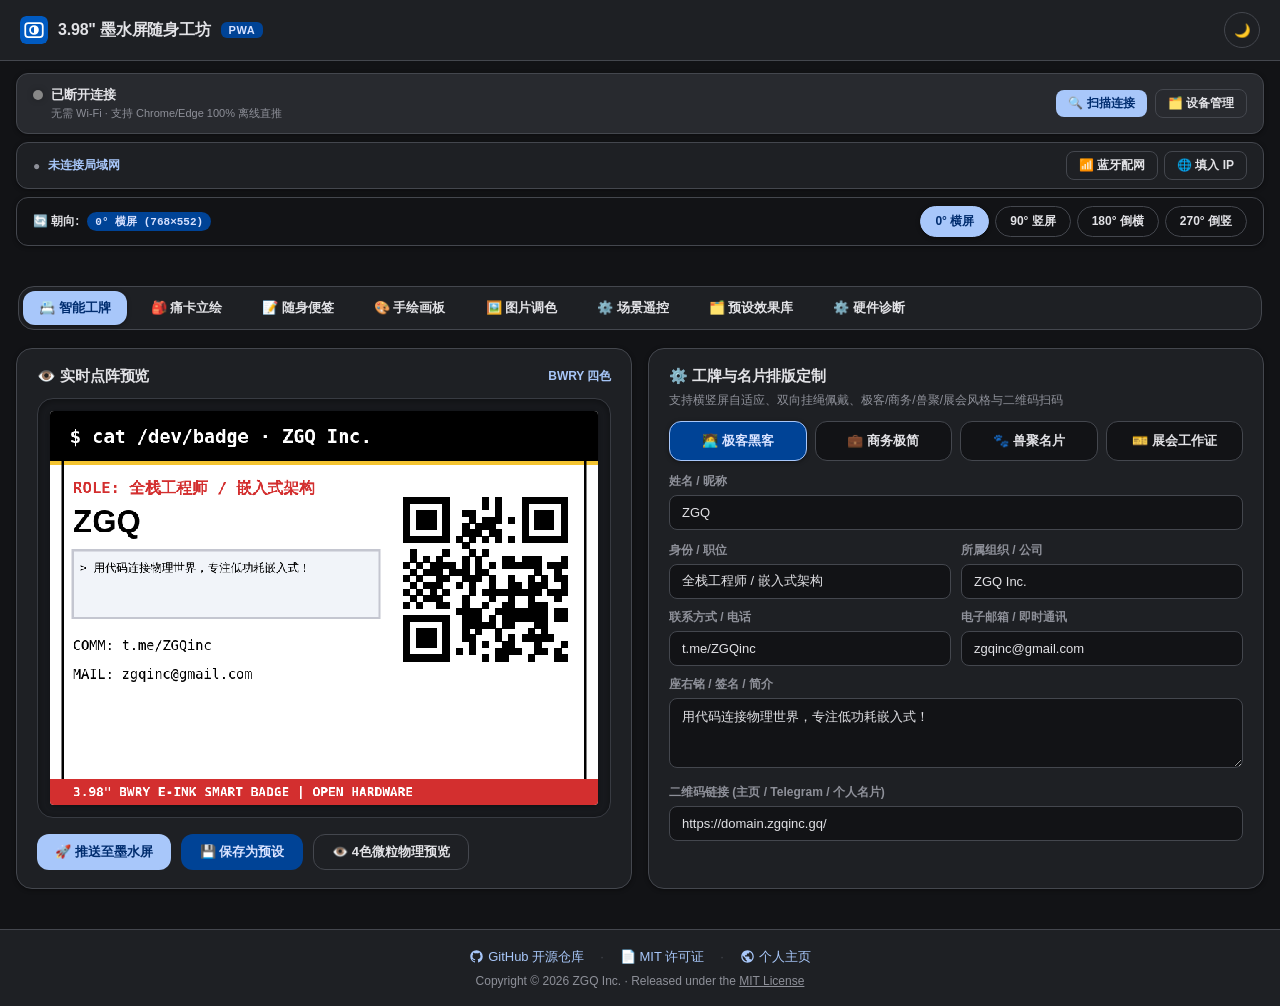
==== cf_pages/index.html @ 21ecb7e8 "feat(itabag): 深度支持二次元与OC角色立绘，增强画布手势平移缩放交互与满幅纯享立牌展示" ====
<!DOCTYPE html>
<html lang="zh-CN" data-theme="dark">
<head>
  <meta charset="utf-8">
  <meta name="viewport" content="width=device-width, initial-scale=1.0, maximum-scale=1.0, user-scalable=no, viewport-fit=cover">
  <title>3.98" 墨水屏随身工坊 · Open E-Badge & Ita-Bag</title>
  <link rel="manifest" href="./manifest.json">
  <link rel="icon" type="image/svg+xml" href="./icon-192.svg">
  <meta name="theme-color" content="#121316">
  <meta name="apple-mobile-web-app-capable" content="yes">
  <meta name="apple-mobile-web-app-status-bar-style" content="default">
  <meta name="apple-mobile-web-app-title" content="墨水屏工坊">
  <meta name="description" content="专为 3.98 英寸四色墨水屏打造的蓝牙与局域网双模独立控制端 PWA。">

  <!-- Modular Stylesheets (Material Web 3.0 Tokens) -->
  <link rel="stylesheet" href="./css/theme.css?v=2.5">
  <link rel="stylesheet" href="./css/layout.css?v=2.5">
  <link rel="stylesheet" href="./css/components.css?v=2.5">
  <link rel="stylesheet" href="./css/studios.css?v=2.5">
</head>
<body>

  <!-- App Header -->
  <header>
    <div class="brand">
      <img src="./icon-192.svg" alt="Logo" width="28" height="28" style="border-radius:6px;">
      <span>3.98" 墨水屏随身工坊</span>
      <span class="brand-badge">PWA</span>
    </div>
    <div class="header-right">
      <button class="icon-btn" id="themeToggleBtn" title="切换暗黑/亮色主题">🌙</button>
    </div>
  </header>

  <!-- 1. Top Status Bar: Bluetooth WebBLE Connectivity Card -->
  <div class="conn-banner">
    <div class="conn-left">
      <div class="conn-title-row">
        <span class="conn-status-dot" id="bleStatusDot"></span>
        <strong id="bleStatusText">已断开连接</strong>
      </div>
      <div class="conn-subtext" id="bleSubText">
        无需 Wi-Fi · 支持 Chrome/Edge 100% 离线直推
      </div>
    </div>
    <div class="conn-right">
      <button class="m3-btn small" id="bleConnectBtn">🔍 扫描连接</button>
      <button class="m3-btn small outlined" id="btnDevManage" title="记忆设备管理">🗂️ 设备管理</button>
    </div>
  </div>

  <!-- 2. LAN Connection & Air Provisioning Bar -->
  <div class="network-sub-bar">
    <div class="network-sub-left">
      <span>●</span>
      <span id="netLanStatus" class="lan-ip-badge">未连接局域网</span>
      <a href="#" target="_blank" rel="noopener noreferrer" id="lanConsoleLink" class="lan-console-link" style="display: none;">[打开控制台]</a>
    </div>
    <div class="network-sub-right">
      <button class="m3-btn small outlined" id="btnAirProv">📶 蓝牙配网</button>
      <button class="m3-btn small outlined" id="btnLanIp">🌐 填入 IP</button>
    </div>
  </div>

  <!-- 3. 4-Way Display Orientation Bar -->
  <div class="orientation-bar">
    <div class="orientation-left">
      <span>🔄 朝向:</span>
      <span id="orientationBadge" class="orientation-badge">0° 横屏 (768×552)</span>
    </div>
    <div class="orientation-chips">
      <button class="chip active" id="rot-chip-0" onclick="UI.setOrientation(0)">0° 横屏</button>
      <button class="chip" id="rot-chip-90" onclick="UI.setOrientation(90)">90° 竖屏</button>
      <button class="chip" id="rot-chip-180" onclick="UI.setOrientation(180)">180° 倒横</button>
      <button class="chip" id="rot-chip-270" onclick="UI.setOrientation(270)">270° 倒竖</button>
    </div>
  </div>

  <!-- Transmission Progress Indicator -->
  <div class="progress-bar-wrap" id="progressWrap">
    <div class="progress-bar" id="progressBar"></div>
  </div>
  <div class="transfer-msg" id="transferMsg"></div>

  <!-- Sliding Tab Navigation (Desktop Top Bar / Mobile Bottom Fixed Sliding Bar) -->
  <div class="tab-scroll-wrapper">
    <!-- Mobile Gesture Hint Tooltip -->
    <div class="tab-scroll-hint" id="tabScrollHint">
      <span>👉 左右滑动切换功能标签</span>
      <button class="hint-close">&times;</button>
    </div>

    <div class="tab-scroll-container">
      <nav class="tab-nav">
        <button class="tab-btn active" data-tab="badge">📇 智能工牌</button>
        <button class="tab-btn" data-tab="itabag">🎒 痛卡立绘</button>
        <button class="tab-btn" data-tab="memo">📝 随身便签</button>
        <button class="tab-btn" data-tab="paint">🎨 手绘画板</button>
        <button class="tab-btn" data-tab="image">🖼️ 图片调色</button>
        <button class="tab-btn" data-tab="scenes">⚙️ 场景遥控</button>
        <button class="tab-btn" data-tab="presets">🗂️ 预设效果库</button>
        <button class="tab-btn" data-tab="system">⚙️ 硬件诊断</button>
      </nav>
    </div>
  </div>

  <!-- Main Content Panes -->
  <main>

    <!-- 
     * TAB 1: 📇 智能工牌 / 随身名片
     *  -->
    <div class="tab-pane active" id="tab-badge">
      <div class="grid-2col">
        <div class="m3-card">
          <div class="card-title">
            <span>👁️ 实时点阵预览</span>
            <span style="font-size:12px; color:var(--md-sys-color-primary);">BWRY 四色</span>
          </div>
          <div class="preview-container">
            <canvas id="badgePreviewCanvas" class="preview-canvas" width="768" height="552"></canvas>
          </div>
          <div style="display:flex; gap:10px; flex-wrap:wrap;">
            <button class="m3-btn" id="badgePushBtn">🚀 推送至墨水屏</button>
            <button class="m3-btn tonal" id="badgeSavePresetBtn">💾 保存为预设</button>
            <button class="m3-btn outlined" data-dither-preview="badgePreviewCanvas">👁️ 4色微粒物理预览</button>
          </div>
        </div>

        <div class="m3-card">
          <div class="card-title">
            <span>⚙️ 工牌与名片排版定制</span>
          </div>
          <div class="card-subtitle">
            支持横竖屏自适应、双向挂绳佩戴、极客/商务/兽聚/展会风格与二维码扫码
          </div>

          <!-- 4 Style Cards -->
          <div class="badge-style-chips">
            <div class="badge-style-card active" id="chip-geek">🧑‍💻 极客黑客</div>
            <div class="badge-style-card" id="chip-business">💼 商务极简</div>
            <div class="badge-style-card" id="chip-anime">🐾 兽聚名片</div>
            <div class="badge-style-card" id="chip-staff">🎫 展会工作证</div>
          </div>

          <div class="form-group">
            <label class="form-label">姓名 / 昵称</label>
            <input type="text" id="badgeName" class="m3-input badge-input" value="ZGQ" placeholder="ZGQ">
          </div>

          <div class="grid-2col" style="gap:10px; margin-bottom:10px;">
            <div class="form-group" style="margin:0;">
              <label class="form-label">身份 / 职位</label>
              <input type="text" id="badgeRole" class="m3-input badge-input" value="全栈工程师 / 嵌入式架构" placeholder="Hardware Hacker">
            </div>
            <div class="form-group" style="margin:0;">
              <label class="form-label">所属组织 / 公司</label>
              <input type="text" id="badgeOrg" class="m3-input badge-input" value="ZGQ Inc." placeholder="ZGQ Inc.">
            </div>
          </div>

          <div class="grid-2col" style="gap:10px; margin-bottom:10px;">
            <div class="form-group" style="margin:0;">
              <label class="form-label">联系方式 / 电话</label>
              <input type="text" id="badgeContact" class="m3-input badge-input" value="t.me/ZGQinc" placeholder="t.me/ZGQinc">
            </div>
            <div class="form-group" style="margin:0;">
              <label class="form-label">电子邮箱 / 即时通讯</label>
              <input type="text" id="badgeEmail" class="m3-input badge-input" value="zgqinc@gmail.com" placeholder="zgqinc@gmail.com">
            </div>
          </div>

          <div class="form-group">
            <label class="form-label">座右铭 / 签名 / 简介</label>
            <textarea id="badgeMotto" class="m3-textarea badge-input">用代码连接物理世界，专注低功耗嵌入式！</textarea>
          </div>

          <div class="form-group">
            <label class="form-label">二维码链接 (主页 / Telegram / 个人名片)</label>
            <input type="text" id="badgeQr" class="m3-input badge-input" value="https://domain.zgqinc.gq/">
          </div>
        </div>
      </div>
    </div>

    <!-- 
     * TAB 2: 🎒 角色立绘与痛卡随身挂饰
     *  -->
    <div class="tab-pane" id="tab-itabag">
      <div class="grid-2col">
        <div class="m3-card">
          <div class="card-title image-lab-card-title">
            <span>👁️ 痛卡立绘点阵预览</span>
            <div class="canvas-zoom-toolbar" id="itaZoomToolbar">
              <button class="m3-btn small outlined" id="itaZoomInBtn" title="放大 (+15%)">➕ 放大</button>
              <button class="m3-btn small outlined" id="itaZoomOutBtn" title="缩小 (-15%)">➖ 缩小</button>
              <button class="m3-btn small outlined" id="itaResetTransformBtn" title="重置立绘居中与初始大小">↺ 居中自适应</button>
              <span id="itaZoomBadge" class="slider-val-badge" style="font-size:12px; padding:3px 8px;" title="当前缩放倍率">100%</span>
            </div>
          </div>
          <div class="itabag-preview-frame">
            <div class="itabag-bezel">
              <div class="itabag-window-glare"></div>
              <canvas id="itaPreviewCanvas" class="preview-canvas" width="768" height="552" style="cursor:grab; touch-action:none;"></canvas>
            </div>
          </div>
          <div style="display:flex; gap:10px; flex-wrap:wrap; margin-top:14px;">
            <button class="m3-btn" id="itabagPushBtn">🚀 推送至墨水屏</button>
            <button class="m3-btn tonal" id="itabagSavePresetBtn">💾 保存为预设</button>
            <button class="m3-btn outlined" data-dither-preview="itaPreviewCanvas">👁️ 4色微粒物理预览</button>
          </div>
        </div>

        <div class="m3-card">
          <div class="card-title">
            <span>🎒 角色立绘与挂饰排版定制</span>
          </div>
          <div class="card-subtitle">
            专为二次元/毛毛 OC 角色立绘、痛包与挂件随身携带设计！支持透明 PNG 立绘、画布触控拖拽平移、4色微粒物理抖动与个性题字
          </div>

          <!-- Upload Dropzone -->
          <div class="itabag-upload-zone file-drop-area">
            <span class="itabag-upload-icon">📷</span>
            <span class="itabag-upload-title">点击或拖拽上传角色立绘 / 照片</span>
            <span class="itabag-upload-desc">完美支持透明 PNG / JPG / WEBP · 点击上方画布亦可快速选图</span>
            <input type="file" id="itaUploadInput" class="itabag-file-input" accept="image/*">
          </div>

          <div class="grid-2col" style="gap:10px; margin-bottom:12px;">
            <div class="form-group" style="margin:0;">
              <label class="form-label">角色名称 (大字)</label>
              <input type="text" id="itaTitle" class="m3-input itabag-input" value="ZeroVulp">
            </div>
            <div class="form-group" style="margin:0;">
              <label class="form-label">作品 / 出处</label>
              <input type="text" id="itaSource" class="m3-input itabag-input" value="自家毛毛 OC">
            </div>
          </div>

          <div class="form-group">
            <label class="form-label">专属台词 / 个性题字</label>
            <textarea id="itaQuote" class="m3-textarea itabag-input" style="min-height:60px;">出发去兽聚！有你陪伴的每一天都是奇迹！</textarea>
          </div>

          <div class="form-group" style="margin-bottom:12px;">
            <label class="form-label">立绘缩放比例 (20% ~ 400%)</label>
            <input type="range" id="itaScaleInput" min="0.2" max="4.0" step="0.05" value="1.0">
          </div>

          <div class="grid-2col" style="gap:10px;">
            <div class="form-group" style="margin:0;">
              <label class="form-label">文字样式</label>
              <select id="itaStyleSelect" class="m3-select itabag-input">
                <option value="bubble">漫画对话气泡 (Speech Bubble)</option>
                <option value="banner">底部铭牌横幅 (Subtitle Banner)</option>
                <option value="clean">纯享角色立绘 (无台词遮挡 · 满幅全身展示)</option>
              </select>
            </div>
            <div class="form-group" style="margin:0;">
              <label class="form-label">外框装饰</label>
              <select id="itaBorderSelect" class="m3-select itabag-input">
                <option value="charm">挂饰双层边框 + 金属铆钉</option>
                <option value="stars">四角星芒护角</option>
              </select>
            </div>
          </div>
        </div>
      </div>
    </div>

    <!-- 
     * TAB 3: 📝 随身备忘 / 便签清单
     *  -->
    <div class="tab-pane" id="tab-memo">
      <div class="grid-2col">
        <div class="m3-card">
          <div class="card-title">
            <span>👁️ 便签点阵预览</span>
          </div>
          <div class="preview-container">
            <canvas id="memoPreviewCanvas" class="preview-canvas" width="768" height="552"></canvas>
          </div>
          <div style="display:flex; gap:10px; flex-wrap:wrap;">
            <button class="m3-btn" id="memoPushBtn">🚀 推送至墨水屏</button>
            <button class="m3-btn tonal" id="memoSavePresetBtn">💾 保存为预设</button>
            <button class="m3-btn outlined" data-dither-preview="memoPreviewCanvas">👁️ 4色微粒物理预览</button>
          </div>
        </div>

        <div class="m3-card">
          <div class="card-title">
            <span>📝 便签与待办清单内容</span>
          </div>
          <div class="card-subtitle">
            清晰 32px 醒目大号字体，随身携带或磁吸冰箱一目了然
          </div>
          <div class="form-group">
            <label class="form-label">便签标题</label>
            <input type="text" id="memoTitle" class="m3-input memo-input" value="TODAY TO-DO LIST">
          </div>
          <div class="form-group">
            <label class="form-label">待办事项（每行一项，自动生成复选框）</label>
            <textarea id="memoItems" class="m3-textarea memo-input" style="min-height:140px;">出门记得带钥匙和工牌
晚上 8 点智能门禁固件升级
给痛包充好电备战周末漫展</textarea>
          </div>
          <div class="form-group">
            <label class="form-label">底部便签提示语</label>
            <input type="text" id="memoFooter" class="m3-input memo-input" value="保持专注，逐项击破！">
          </div>
        </div>
      </div>
    </div>

    <!-- 
     * TAB 4: 🎨 手绘画板 / 涂鸦创作
     *  -->
    <div class="tab-pane" id="tab-paint">
      <div class="m3-card">
        <div class="card-title">
          <span>🎨 手绘画板</span>
          <div style="display:flex; gap:6px;">
            <button class="m3-btn small outlined" id="paintUndoBtn">↩️ 撤销</button>
            <button class="m3-btn small outlined" id="paintRedoBtn">↪️ 重做</button>
            <button class="m3-btn small danger" id="paintClearBtn">🗑️ 清空</button>
          </div>
        </div>

        <!-- Palette & Tools Toolbar -->
        <div class="palette-box">
          <div class="palette-group-title">纯色基础墨水 (Pure Inks) & 取色器:</div>
          <div class="swatch-row">
            <span class="color-swatch swatch-item active" style="background-color:#000000;" data-color="#000000" title="纯黑"></span>
            <span class="color-swatch swatch-item" style="background-color:#ffffff; border-color:#888;" data-color="#ffffff" title="纯白"></span>
            <span class="color-swatch swatch-item" style="background-color:#f4c430;" data-color="#f4c430" title="纯黄"></span>
            <span class="color-swatch swatch-item" style="background-color:#d32f2f;" data-color="#d32f2f" title="纯红"></span>
            <input type="color" id="nativeColorPicker" value="#000000" class="native-color-picker" title="原生自定义取色器">

            <div style="display:inline-flex; align-items:center; gap:8px; margin-left:auto; flex-wrap:wrap;">
              <label class="form-label" style="margin:0;">工具:</label>
              <select id="paintToolSelect" class="m3-select" style="width:auto; padding:5px 10px; font-size:12px;">
                <option value="pen">✏️ 画笔 (Pen)</option>
                <option value="line">📏 直线 (Line)</option>
                <option value="rect">⬜ 矩形框 (Rect)</option>
                <option value="rect_fill">⬛ 实心矩形 (Rect Fill)</option>
                <option value="circle">⭕ 圆形框 (Circle)</option>
                <option value="circle_fill">🔴 实心圆形 (Circle Fill)</option>
                <option value="text">🔤 题字 (Text)</option>
                <option value="eraser">🧹 橡皮擦 (Eraser)</option>
              </select>

              <label class="form-label" style="margin:0;">粗细:</label>
              <input type="range" id="paintLineWidth" min="1" max="40" value="4" style="width:70px;">
              <span id="paintLineWidthVal" style="font-size:12px; font-weight:700; width:28px;">4px</span>
            </div>
          </div>

          <div class="palette-group-title" style="margin-top:10px;">10 种物理微粒混色与精选灰阶 (Mixed BWRY):</div>
          <div class="swatch-row">
            <span class="color-swatch swatch-item" style="background-color:#ff8c00;" data-color="#ff8c00" title="亮橙 (红+黄混色)"></span>
            <span class="color-swatch swatch-item" style="background-color:#ff9999;" data-color="#ff9999" title="浅粉 (红+白混色)"></span>
            <span class="color-swatch swatch-item" style="background-color:#800000;" data-color="#800000" title="深红 / 勃艮第 (红+黑混色)"></span>
            <span class="color-swatch swatch-item" style="background-color:#fff3cc;" data-color="#fff3cc" title="米黄 / 奶黄 (黄+白混色)"></span>
            <span class="color-swatch swatch-item" style="background-color:#666600;" data-color="#666600" title="暗橄榄 (黄+黑混色)"></span>
            <span class="color-swatch swatch-item" style="background-color:#8b4513;" data-color="#8b4513" title="棕褐 (红+黄+黑混色)"></span>
            <span class="color-swatch swatch-item" style="background-color:#e6e6e6;" data-color="#e6e6e6" title="10% 浅灰 (黑白点阵)"></span>
            <span class="color-swatch swatch-item" style="background-color:#cccccc;" data-color="#cccccc" title="25% 灰 (黑白交错)"></span>
            <span class="color-swatch swatch-item" style="background-color:#808080;" data-color="#808080" title="50% 中灰 (黑白棋盘点阵)"></span>
            <span class="color-swatch swatch-item" style="background-color:#404040;" data-color="#404040" title="75% 深灰 (黑白高密)"></span>
          </div>
        </div>

        <div class="preview-container">
          <canvas id="paintDrawingCanvas" class="preview-canvas" width="768" height="552" style="cursor:crosshair;"></canvas>
        </div>

        <div style="display:flex; gap:10px; flex-wrap:wrap; margin-top:12px;">
          <button class="m3-btn" id="paintPushBtn">🚀 推送画板至墨水屏</button>
          <button class="m3-btn tonal" id="paintSavePresetBtn">💾 保存为预设</button>
          <button class="m3-btn outlined" data-dither-preview="paintDrawingCanvas">👁️ 4色微粒物理预览</button>
        </div>
      </div>
    </div>

    <!-- 
     * TAB 5: 🖼️ 全能图片调色工坊 (9 种微粒抖动算法)
     *  -->
    <div class="tab-pane" id="tab-image">
      <div class="grid-2col">
        <div class="m3-card">
          <div class="card-title image-lab-card-title">
            <span>👁️ 4色微粒物理量化效果</span>
            <div class="canvas-zoom-toolbar" id="imageZoomToolbar">
              <button class="m3-btn small outlined" id="imageZoomInBtn" title="放大 (+25%)">➕ 放大</button>
              <button class="m3-btn small outlined" id="imageZoomOutBtn" title="缩小 (-25%)">➖ 缩小</button>
              <button class="m3-btn small outlined" id="imageResetTransformBtn" title="默认不遮挡自适应居中">↺ 自适应居中</button>
              <button class="m3-btn small outlined" id="imageActualSizeBtn" title="1:1 实际物理像素">1:1 原图</button>
              <span id="imageZoomBadge" class="slider-val-badge" style="font-size:12px; padding:3px 8px;" title="当前缩放倍率">100%</span>
            </div>
          </div>
          <div class="preview-container" id="imageLabPreviewContainer">
            <div class="canvas-interactive-wrapper" id="imageInteractiveWrapper">
              <canvas id="imageLabCanvas" class="preview-canvas" width="768" height="552" style="cursor:grab; touch-action:none;"></canvas>
              <!-- 交互式四角圆点缩放框 (Image Transform Selector Box) -->
              <div id="imageSelectBox" class="image-select-box" style="display:none;">
                <div class="select-box-border"></div>
                <!-- 四周圆点 (Corner & Edge Handles) -->
                <div class="select-handle handle-tl" data-handle="tl" title="按住拖拽缩放"></div>
                <div class="select-handle handle-tr" data-handle="tr" title="按住拖拽缩放"></div>
                <div class="select-handle handle-br" data-handle="br" title="按住拖拽缩放"></div>
                <div class="select-handle handle-bl" data-handle="bl" title="按住拖拽缩放"></div>
                <div class="select-handle handle-tc" data-handle="tc" title="按住拖拽缩放"></div>
                <div class="select-handle handle-bc" data-handle="bc" title="按住拖拽缩放"></div>
                <div class="select-handle handle-ml" data-handle="ml" title="按住拖拽缩放"></div>
                <div class="select-handle handle-mr" data-handle="mr" title="按住拖拽缩放"></div>
              </div>
            </div>
          </div>
          <div style="display:flex; gap:10px; flex-wrap:wrap;">
            <button class="m3-btn" id="imagePushBtn">🚀 推送至墨水屏</button>
            <button class="m3-btn tonal" id="imageSavePresetBtn">💾 保存为预设</button>
            <button class="m3-btn outlined" data-dither-preview="imageLabCanvas">👁️ 4色微粒物理预览</button>
          </div>
        </div>

        <div class="m3-card">
          <div class="card-title">
            <span>🖼️ 图片上传与 9 种微粒算法调校</span>
          </div>
          <div class="card-subtitle">
            将任意相册图片与角色立绘精准转为 768×552 物理点阵 · 支持四周圆点缩放、画布平移与双指/滚轮自由缩放
          </div>

          <div class="form-group">
            <label class="form-label">选择或拖入本地图片 / 角色立绘 (PNG / JPG / WEBP / BMP)</label>
            <div class="image-upload-zone file-drop-area" id="imageDropZone" title="点击选择文件或直接将图片拖拽至此处">
              <span class="itabag-upload-icon">🖼️</span>
              <span class="itabag-upload-title">点击选择图片 或 直接拖拽图片至此处</span>
              <span class="itabag-upload-desc">亦支持直接点击或拖入上方画布 · 默认不遮挡自适应长宽</span>
              <input type="file" id="imageUploadInput" class="itabag-file-input" accept="image/*">
            </div>
          </div>

          <div class="form-group">
            <label class="form-label">4色 BWRY 误差扩散与半色调算法</label>
            <select id="imageAlgoSelect" class="m3-select">
              <option value="floyd">Floyd-Steinberg 误差扩散 (推荐 · 细腻层次)</option>
              <option value="atkinson">Atkinson (复古 Mac 风格 · 清晰线条)</option>
              <option value="microsoft">Microsoft 8x8 GDI (经典 Win95 复古像素)</option>
              <option value="stucki">Stucki 误差扩散 (细节细腻锐利)</option>
              <option value="burkes">Burkes 误差扩散 (快速高保真)</option>
              <option value="sierra">Sierra 误差扩散 (三行平衡扩散)</option>
              <option value="ostromoukhov">Ostromoukhov (动态变系数抗蠕虫)</option>
              <option value="bayer">Bayer 4×4 (有序抖动点阵)</option>
              <option value="threshold">Threshold (纯阈值硬边缘)</option>
            </select>
          </div>

          <div class="lab-slider-grid">
            <div class="form-group" style="margin:0;">
              <div style="display:flex; justify-content:space-between;">
                <label class="form-label">对比度增强 (-50 ~ +50)</label>
                <span id="imageContrastSliderVal" class="slider-val-badge">15</span>
              </div>
              <input type="range" id="imageContrastSlider" min="-50" max="50" value="15">
            </div>

            <div class="form-group" style="margin:0;">
              <div style="display:flex; justify-content:space-between;">
                <label class="form-label">亮度调节 (-50 ~ +50)</label>
                <span id="imageBrightnessSliderVal" class="slider-val-badge">0</span>
              </div>
              <input type="range" id="imageBrightnessSlider" min="-50" max="50" value="0">
            </div>
          </div>

          <div class="lab-slider-grid">
            <div class="form-group" style="margin:0;">
              <div style="display:flex; justify-content:space-between;">
                <label class="form-label">红色灵敏度 (提升鲜艳度, 0~50)</label>
                <span id="imageRedBoostSliderVal" class="slider-val-badge">20</span>
              </div>
              <input type="range" id="imageRedBoostSlider" min="0" max="50" value="20">
            </div>

            <div class="form-group" style="margin:0;">
              <div style="display:flex; justify-content:space-between;">
                <label class="form-label">黄色灵敏度 (提升鲜艳度, 0~50)</label>
                <span id="imageYellowBoostSliderVal" class="slider-val-badge">0</span>
              </div>
              <input type="range" id="imageYellowBoostSlider" min="0" max="50" value="0">
            </div>
          </div>
        </div>
      </div>
    </div>

    <!-- 
     * TAB 6: ⚙️ 场景模式与墨水屏即时遥控
     *  -->
    <div class="tab-pane" id="tab-scenes">
      <div class="grid-2col">
        <div class="m3-card">
          <div class="card-title">
            <span>⚡ 墨水屏即时快捷遥控</span>
          </div>

          <!-- 5 Physical Clear Buttons -->
          <div class="clear-buttons-grid">
            <button class="clear-btn refresh" data-clear-cmd="refresh">⚡ 物理全刷 (16s)</button>
            <button class="clear-btn white" data-clear-cmd="clear:white">⬜ 全白</button>
            <button class="clear-btn black" data-clear-cmd="clear:black">⬛ 全黑</button>
            <button class="clear-btn yellow" data-clear-cmd="clear:yellow">🟨 全黄</button>
            <button class="clear-btn red" data-clear-cmd="clear:red">🟥 全红</button>
          </div>

          <div class="card-title" style="margin-top:16px;">
            <span>📋 12 套功能模式快捷切换</span>
          </div>
          <div class="mode-switcher-grid">
            <button class="mode-card-btn" data-mode-cmd="demo">🖥️ 默认极客时钟</button>
            <button class="mode-card-btn" data-mode-cmd="memo">📝 随身备忘便签</button>
            <button class="mode-card-btn" data-mode-cmd="fridge_board">🏠 厨房冰箱留言</button>
            <button class="mode-card-btn" data-mode-cmd="weather">🌤️ 7天天气看板</button>
            <button class="mode-card-btn" data-mode-cmd="calendar">📅 电子日历倒数</button>
            <button class="mode-card-btn" data-mode-cmd="geek">📊 硬件网络雷达</button>
            <button class="mode-card-btn" data-mode-cmd="photo">🖼️ 电子相框模式</button>
            <button class="mode-card-btn" data-mode-cmd="pomodoro">🍅 番茄专注时钟</button>
            <button class="mode-card-btn" data-mode-cmd="poetry">📜 每日诗词鉴赏</button>
            <button class="mode-card-btn" data-mode-cmd="stock">📈 股票加密行情</button>
            <button class="mode-card-btn" data-mode-cmd="countdown">⏳ 纪念日倒计时</button>
            <button class="mode-card-btn" data-mode-cmd="battery_warning">⚠️ 欠压低电告警</button>
          </div>
        </div>

        <div class="m3-card">
          <div class="card-title">
            <span>👁️ 场景实时点阵预览</span>
          </div>
          <div class="preview-container">
            <canvas id="scenesPreviewCanvas" class="preview-canvas" width="768" height="552"></canvas>
          </div>
          <div style="display:flex; gap:10px; flex-wrap:wrap; margin-bottom:14px;">
            <button class="m3-btn" id="scenesPushBtn" onclick="App.pushCanvas(ScenesStudio.getCanvas(), '场景模式')">🚀 推送当前场景至墨水屏</button>
            <button class="m3-btn tonal" id="scenesSavePresetBtn" onclick="App.promptSavePreset(ScenesStudio.getCanvas(), 'scenes', '场景模式预设')">💾 保存为预设</button>
            <button class="m3-btn outlined" data-dither-preview="scenesPreviewCanvas">👁️ 4色微粒物理预览</button>
          </div>

          <div class="card-title">
            <span>📋 18 套全能场景选择器</span>
          </div>
          <div class="scene-mode-chips" id="modeChipsContainer">
            <!-- Dynamically populated by ScenesStudio -->
          </div>

          <div class="card-title" id="modeFormTitle" style="margin-top:16px;">
            <span>⚙️ 参数动态配置</span>
          </div>
          <div class="scene-form" id="modeFormFields">
            <!-- Dynamically populated by ScenesStudio -->
          </div>
        </div>
      </div>
    </div>

    <!-- 
     * TAB 7: 🗂️ 预设效果库与 SPIFFS 存储
     *  -->
    <div class="tab-pane" id="tab-presets">
      <div class="m3-card">
        <div style="display:flex; justify-content:space-between; align-items:center; flex-wrap:wrap; gap:10px;">
          <div class="card-title" style="margin:0;">
            <span>🗂️ 墨水屏预设效果库</span>
          </div>
          <div style="display:flex; gap:8px; align-items:center; flex-wrap:wrap;">
            <button class="m3-btn small outlined" id="presetSelectAllBtn">全选</button>
            <button class="m3-btn small danger" id="presetDeleteSelectedBtn" disabled>删除选中</button>
            <button class="m3-btn small tonal" id="presetBatchUploadBtn" style="display:none;">⬆️ 全部写入单片机</button>
            <button class="m3-btn small tonal" id="presetSyncBtn">🔄 同步硬件 SPIFFS</button>
          </div>
        </div>

        <!-- Storage Location Switcher Tabs -->
        <div class="preset-storage-tabs" style="display:flex; gap:8px; margin-top:14px; border-bottom:1px solid var(--outline-variant); padding-bottom:10px;">
          <button class="m3-btn small tonal preset-location-tab active" data-storage-tab="hardware" id="tabHwStorageBtn" onclick="PresetHub.switchTab('hardware')">
            📟 单片机 Flash 存储 (<span id="hwPresetCount">0</span>)
          </button>
          <button class="m3-btn small outlined preset-location-tab" data-storage-tab="local" id="tabLocalStorageBtn" onclick="PresetHub.switchTab('local')">
            📱 本地离线预设库 (<span id="localPresetCount">0</span>)
          </button>
        </div>

        <!-- Hardware Storage Bar (Visible on 'hardware' tab) -->
        <div id="hwStorageBarContainer">
          <div style="margin-top:12px; font-size:12px; color:var(--md-sys-color-outline); display:flex; justify-content:space-between; align-items:center; flex-wrap:wrap; gap:8px;">
            <div style="display:flex; gap:16px; align-items:center; flex-wrap:wrap;">
              <span>单片机 Flash 已占用: <strong id="storageUsedText">0 KB</strong></span>
              <span>剩余可用空间: <strong id="storageFreeText">1.5 MB</strong></span>
            </div>
            <div style="display:flex; gap:8px; align-items:center; flex-wrap:wrap;">
              <button class="m3-btn small outlined" id="hwCleanOrphansBtn" onclick="PresetHub.cleanInvalidData()" style="padding:4px 10px; font-size:11px;" title="仅清理未完成写入的损坏数据与无元数据索引的孤儿点阵文件，保留所有完整预设">
                🧹 一键清理无效数据
              </button>
              <button class="m3-btn small outlined" id="hwClearFlashBtn" onclick="PresetHub.clearHardwareFlash()" style="padding:4px 10px; font-size:11px; color:var(--md-sys-color-error); border-color:var(--md-sys-color-error);" title="全部清空单片机 Flash 存储中的所有预设及残留数据">
                🗑️ 全部清空
              </button>
            </div>
          </div>
          <div class="storage-progress-bar" style="margin-top:8px;">
            <div class="storage-progress-fill" id="storageProgressFill"></div>
          </div>
        </div>

        <!-- Local Offline Storage Info (Visible on 'local' tab) -->
        <div id="localStorageBarContainer" style="display:none; margin-top:12px; padding:10px 14px; background:var(--surface-container-high); border-radius:10px; font-size:12px; color:var(--on-surface-variant); justify-content:space-between; align-items:center; flex-wrap:wrap; gap:8px;">
          <span>📱 浏览器本地 IndexedDB 存储 · <strong style="color:var(--primary);">不占用单片机 Flash 空间</strong></span>
          <div style="display:flex; gap:12px; align-items:center; flex-wrap:wrap;">
            <span>离线预设草稿: <strong id="localCountText">0</strong> 个 · 占用浏览器空间: <strong id="localSizeText">0 KB</strong></span>
            <button class="m3-btn small outlined" id="localClearDraftsBtn" onclick="PresetHub.clearLocalPresets()" style="padding:4px 10px; font-size:11px;" title="清空浏览器离线草稿">
              🗑️ 清空本地草稿
            </button>
          </div>
        </div>

        <div class="preset-list" id="presetList" style="margin-top:14px;"></div>
      </div>
    </div>

    <!-- 
     * TAB 8: ⚙️ 硬件诊断与 ESP32-C3 运行状态
     *  -->
    <div class="tab-pane" id="tab-system">
      <!-- 1. 屏显 Debug 叠加条卡片 -->
      <div class="m3-card" style="margin-bottom:14px;">
        <div style="display:flex; justify-content:space-between; align-items:center;">
          <div>
            <h3 style="margin:0; font-size:15px; font-weight:700;">📺 屏幕底层 Debug 叠加层</h3>
            <p style="color:var(--md-sys-color-on-surface-variant); font-size:12px; margin:4px 0 0 0;">
              在墨水屏物理屏幕最底部绘制 20px 硬件状态条（实时标注 IP 地址、MAC、Wi-Fi 模式与运行状态）
            </p>
          </div>
          <div style="display:flex; align-items:center; gap:10px;">
            <span id="screenDebugStatusText" style="font-size:12px; font-weight:700; color:var(--md-sys-color-primary);">--</span>
            <button class="m3-btn small tonal" id="btnToggleScreenDebug" onclick="UI.toggleScreenDebug()">切换屏显 Debug</button>
          </div>
        </div>
      </div>

      <!-- 2. 无线通信模式与 BLE 广播状态卡片 -->
      <div class="m3-card" style="margin-bottom:14px;">
        <div style="display:flex; justify-content:space-between; align-items:center; margin-bottom:12px;">
          <h3 style="margin:0; font-size:15px; font-weight:700;">📡 无线工作模式与 BLE 5.0 广播管理</h3>
          <span id="bleStatusBadge" style="font-size:11px; padding:3px 8px; border-radius:12px; background:#757575; color:#fff; font-weight:700;">--</span>
        </div>
        <div style="display:flex; gap:8px; flex-wrap:wrap; margin-bottom:12px;">
          <button class="m3-btn small tonal wireless-opt-btn" id="opt-auto" onclick="UI.setWirelessMode('auto')">智能自动 (Auto)</button>
          <button class="m3-btn small tonal wireless-opt-btn" id="opt-dual" onclick="UI.setWirelessMode('dual')">双模并发 (Dual)</button>
          <button class="m3-btn small tonal wireless-opt-btn" id="opt-ble_only" onclick="UI.setWirelessMode('ble_only')">仅蓝牙 (BLE Only)</button>
          <button class="m3-btn small tonal wireless-opt-btn" id="opt-wifi_only" onclick="UI.setWirelessMode('wifi_only')">仅 Wi-Fi</button>
          <button class="m3-btn small" id="btnToggleBle" onclick="UI.toggleBleBroadcast()">切换蓝牙广播</button>
        </div>
        <div style="font-size:12px; color:var(--md-sys-color-on-surface-variant); margin-bottom:8px; display:flex; justify-content:space-between;">
          <span>已连接蓝牙主机：</span>
          <span id="bleClientsCount" style="font-weight:700;">当前在线：0 台</span>
        </div>
        <div id="bleDeviceList" style="display:flex; flex-direction:column; gap:6px;">
          <div style="padding:10px; background:var(--md-sys-color-surface-container); border-radius:8px; font-size:12px; color:var(--md-sys-color-on-surface-variant); text-align:center;">
            暂无已连接的蓝牙主机（可用手机 Chrome 开启蓝牙直连配对）
          </div>
        </div>
      </div>

      <!-- 3. 💾 2bpp 原始显存裸流导入与导出卡片 -->
      <div class="m3-card" style="margin-bottom:14px;">
        <div style="display:flex; justify-content:space-between; align-items:center; margin-bottom:8px;">
          <h3 style="margin:0; font-size:15px; font-weight:700;">💾 2bpp 原始显存裸流导入与导出</h3>
          <span style="font-size:11px; padding:3px 8px; border-radius:12px; background:var(--md-sys-color-surface-container); color:var(--md-sys-color-primary); font-weight:700;">768×552 · 105,984 字节</span>
        </div>
        <div class="card-subtitle" style="margin-bottom:12px;">
          导出当前墨水屏物理显存裸流 (.bin) 进行本地归档，或直接导入 .bin 文件秒级直推屏幕
        </div>
        <div class="bin-tools-row">
          <button class="m3-btn tonal" id="btnExportBin">💾 下载当前显存 .BIN 文件</button>
          <button class="m3-btn tonal" id="btnImportBin">📥 导入本地 .BIN 直推屏幕</button>
          <input type="file" id="importBinInput" accept=".bin" style="display:none;">
        </div>
      </div>

      <!-- 4. ⚙️ 系统硬件指标与实时底层诊断 (18项完整指标) -->
      <div class="m3-card" style="margin-bottom:14px;">
        <div style="display:flex; justify-content:space-between; align-items:center; margin-bottom:12px;">
          <h3 style="margin:0; font-size:15px; font-weight:700;">⚙️ 系统硬件指标与实时底层诊断</h3>
          <button class="m3-btn small tonal" onclick="UI.pollSystemDiag()">🔄 实时刷新系统参数</button>
        </div>
        <table class="diag-table">
          <tbody>
            <tr><td>主控芯片架构 (SoC)</td><td id="diagChip">ESP32-C3 RISC-V 160MHz, Rev v0.4</td></tr>
            <tr><td>物理网卡 MAC 地址</td><td id="diagMac" style="font-family:monospace;">--:--:--:--:--:--</td></tr>
            <tr><td>Wi-Fi 信号强度 (RSSI)</td><td id="diagRssi">-- dBm</td></tr>
            <tr><td>当前局域网 IP / 域名</td><td id="diagIp">http://&lt;DEVICE_IP&gt; / http://epd-display.local</td></tr>
            <tr><td>系统连续运行时间 (Uptime)</td><td id="diagUptime">--</td></tr>
            <tr><td>北京时间 (阿里云 NTP)</td><td id="diagNtpTime">--</td></tr>
            <tr><td>实时可用堆内存 (SRAM)</td><td id="diagHeap">--</td></tr>
            <tr><td>SPI Flash 闪存规格</td><td id="diagFlash">4 MB (4,194,304 字节，DIO 40MHz)</td></tr>
            <tr><td>内部存储分区 (storage)</td><td id="diagStorage">总量 1632 KB · 剩余可用约 1632 KB</td></tr>
            <tr><td>参数配置分区 (nvs)</td><td id="diagNvs">总量 24 KB · 剩余可用约 18 KB</td></tr>
            <tr><td>墨水屏硬件与控制器</td><td id="diagPanel">SE0398NZ07-FNG-A0/A1 (4-Color BWRY 768×552)</td></tr>
            <tr><td>硬件接口总线</td><td id="diagBus">Hardware SPI 8MHz (SCK=4, MOSI=6, CS=7, DC=1, RST=2, BUSY=10)</td></tr>
            <tr><td>中文字库方案</td><td id="diagFont">Flash MMU 零内存占用标准点阵中文字库 (7445字)</td></tr>
            <tr><td>无线通信工作模式</td><td id="diagWirelessMode">智能自动 (Auto)</td></tr>
            <tr><td>蓝牙 BLE 5.0 运行状态</td><td id="diagBleStatus">广播中 (ADV · EPD-Smart-Display)</td></tr>
            <tr><td>已连接蓝牙客户端数</td><td id="diagBleClients">0 台客户端在线</td></tr>
            <tr><td>屏显 Debug 叠加条状态</td><td id="diagDebugOverlay">已关闭</td></tr>
            <tr><td>电池状态与电量预警</td><td id="diagBattery">供电正常 (USB 5V / 3.3V LDO)</td></tr>
            <tr><td>最近系统复位原因</td><td id="diagResetReason">Power-on / Normal</td></tr>
          </tbody>
        </table>
        <div style="display:flex; gap:10px; margin-top:16px;">
          <button class="m3-btn danger small" onclick="UI.rebootDevice()">软重启设备</button>
          <button class="m3-btn outlined small" onclick="UI.factoryReset()">恢复出厂设置 (清空WiFi)</button>
        </div>
      </div>

      <!-- 4. Wi-Fi 网络与 MQTT Broker (Home Assistant) 局域网接入配置 -->
      <div class="m3-card">
        <div style="display:flex; justify-content:space-between; align-items:center; margin-bottom:12px;">
          <h3 style="margin:0; font-size:15px; font-weight:700;">📶 Wi-Fi 网络与 MQTT Broker (Home Assistant) 接入</h3>
          <button class="m3-btn small tonal" onclick="UI.loadConfig()">🔄 读取当前配置</button>
        </div>
        <div class="card-subtitle" style="margin-bottom:12px;">
          支持将墨水屏无缝接入 Home Assistant 局域网智能家居平台，接收传感器与事件推送
        </div>
        <div style="display:grid; grid-template-columns:1fr 1fr; gap:12px; margin-bottom:12px;">
          <div class="form-group">
            <label class="form-label">Wi-Fi 名称 (SSID):</label>
            <input type="text" id="wifiSsid" class="m3-input" placeholder="输入 2.4GHz WiFi 名称">
          </div>
          <div class="form-group">
            <label class="form-label">Wi-Fi 密码:</label>
            <input type="password" id="wifiPass" class="m3-input" placeholder="输入 WiFi 密码">
          </div>
        </div>
        <div style="display:grid; grid-template-columns:2fr 1fr; gap:12px; margin-bottom:12px;">
          <div class="form-group">
            <label class="form-label">MQTT Broker 主机地址 (IP / 域名):</label>
            <input type="text" id="mqttHost" class="m3-input" placeholder="如 192.168.1.100 或 homeassistant.local">
          </div>
          <div class="form-group">
            <label class="form-label">MQTT 端口 (默认 1883):</label>
            <input type="number" id="mqttPort" class="m3-input" placeholder="1883" value="1883">
          </div>
        </div>
        <div style="display:grid; grid-template-columns:1fr 1fr; gap:12px; margin-bottom:14px;">
          <div class="form-group">
            <label class="form-label">MQTT 用户名 (可选):</label>
            <input type="text" id="mqttUser" class="m3-input" placeholder="留空则免密连接">
          </div>
          <div class="form-group">
            <label class="form-label">MQTT 密码 (可选):</label>
            <input type="password" id="mqttPass" class="m3-input" placeholder="留空则无密码">
          </div>
        </div>
        <button class="m3-btn btn-full" onclick="UI.saveNetworkConfig()">💾 保存网络与 MQTT 配置</button>
      </div>
    </div>

  </main>

  <!-- 
   * MODALS (Air Provisioning, Device Manager, LAN IP, 1:1 Dither)
   *  -->

  <!-- Modal 1: 📡 蓝牙隔空 Wi-Fi 配网 (airProvModal) -->
  <div class="modal-backdrop" id="airProvModal">
    <div class="modal-sheet">
      <div class="modal-header">
        <h3 class="modal-title">📡 蓝牙隔空 Wi-Fi 配网</h3>
        <button class="modal-close" onclick="UI.closeModal('airProvModal')">&times;</button>
      </div>
      <div class="card-subtitle">
        无需手机切换 Wi-Fi 热点！直接通过蓝牙将家中或公司路由器账号密码发给墨水屏
      </div>
      <div class="form-group">
        <label class="form-label">路由器 Wi-Fi 名称 (SSID):</label>
        <input type="text" id="provSsid" class="m3-input" placeholder="输入 2.4GHz WiFi 名称">
      </div>
      <div class="form-group">
        <label class="form-label">Wi-Fi 密码:</label>
        <input type="password" id="provPassword" class="m3-input" placeholder="输入 WiFi 密码">
      </div>
      <button class="m3-btn btn-full" id="btnSendAirProv">🚀 蓝牙隔空写入并联网</button>
    </div>
  </div>

  <!-- Modal 2: 🗂️ 记忆设备管理 (devManageModal) -->
  <div class="modal-backdrop" id="devManageModal">
    <div class="modal-sheet">
      <div class="modal-header">
        <h3 class="modal-title">🗂️ 已记忆墨水屏设备列表</h3>
        <button class="modal-close" onclick="UI.closeModal('devManageModal')">&times;</button>
      </div>
      <div class="card-subtitle">
        支持同时管理与佩戴多个墨水屏胸牌、痛包挂件与冰箱留言板，一键点击重连或切换
      </div>
      <div id="deviceListContainer" style="display:flex; flex-direction:column; gap:8px; margin-bottom:14px;">
        <!-- Populated via UI.openDeviceManagerModal() -->
      </div>
      <button class="m3-btn btn-full" onclick="UI.closeModal('devManageModal'); DeviceManager.connectBle();">
        ➕ 扫描配对新墨水屏设备
      </button>
    </div>
  </div>

  <!-- Modal 3: 🌐 局域网 IP 直连与 MQTT 设置 (lanIpModal) -->
  <div class="modal-backdrop" id="lanIpModal">
    <div class="modal-sheet" style="max-width:620px;">
      <div class="modal-header">
        <h3 class="modal-title">🌐 局域网 IP 直连与 MQTT 配置</h3>
        <button class="modal-close" onclick="UI.closeModal('lanIpModal')">&times;</button>
      </div>
      <div class="card-subtitle">
        若墨水屏已连上 Wi-Fi，输入局域网 IP 可直接进行 HTTP 高速传输，并可配置 Home Assistant MQTT 桥接
      </div>
      <div class="form-group">
        <label class="form-label">墨水屏局域网 IP 地址:</label>
        <input type="text" id="lanModalIpInput" class="m3-input" placeholder="如 192.168.1.100 或 epd-display.local">
      </div>
      <div style="margin: 12px 0 6px 0; font-size:12px; font-weight:700; color:var(--md-sys-color-primary);">
        🏠 Home Assistant / MQTT Broker 快捷配置 (可选)
      </div>
      <div style="display:grid; grid-template-columns:2fr 1fr; gap:8px; margin-bottom:8px;">
        <div>
          <label class="form-label">MQTT Broker 地址:</label>
          <input type="text" id="modalMqttHost" class="m3-input" placeholder="homeassistant.local 或 IP">
        </div>
        <div>
          <label class="form-label">端口:</label>
          <input type="number" id="modalMqttPort" class="m3-input" placeholder="1883" value="1883">
        </div>
      </div>
      <div style="display:grid; grid-template-columns:1fr 1fr; gap:8px; margin-bottom:14px;">
        <div>
          <label class="form-label">MQTT 用户名:</label>
          <input type="text" id="modalMqttUser" class="m3-input" placeholder="用户名 (可选)">
        </div>
        <div>
          <label class="form-label">MQTT 密码:</label>
          <input type="password" id="modalMqttPass" class="m3-input" placeholder="密码 (可选)">
        </div>
      </div>
      <div style="display:flex; gap:10px;">
        <button class="m3-btn" style="flex:1;" id="btnSaveLanIp">💾 保存并测试连接</button>
        <button class="m3-btn tonal" onclick="UI.saveModalMqttConfig()">📡 同步保存 MQTT</button>
      </div>
    </div>
  </div>

  <!-- Modal 4: 👁️ 4色微粒物理点阵预览 (ditherPreviewModal) -->
  <div class="modal-backdrop" id="ditherPreviewModal">
    <div class="modal-sheet" style="max-width:820px;">
      <div class="modal-header">
        <h3 class="modal-title">👁️ 墨水屏 4色微粒物理点阵预览</h3>
        <button class="modal-close" onclick="UI.closeModal('ditherPreviewModal')">&times;</button>
      </div>
      <div class="card-subtitle">
        1:1 像素级模拟四色电泳墨水颗粒微观扩散效果
      </div>
      <div class="preview-container">
        <canvas id="ditherModalCanvas" class="preview-canvas" width="768" height="552"></canvas>
      </div>
      <div class="modal-footer">
        <button class="m3-btn" id="modalPushDitherBtn">🚀 推送此点阵至墨水屏</button>
        <button class="m3-btn outlined" onclick="UI.closeModal('ditherPreviewModal')">关闭</button>
      </div>
    </div>
  </div>

  <!-- Modal 5: 💾 写入单片机内部预设存储 (savePresetModal) -->
  <div class="modal-backdrop" id="savePresetModal">
    <div class="modal-sheet" style="max-width:540px;">
      <div class="modal-header">
        <h3 class="modal-title">💾 写入单片机 Flash 预设库</h3>
        <button class="modal-close" onclick="UI.closeModal('savePresetModal')">&times;</button>
      </div>
      <div class="card-subtitle" style="margin-bottom:14px;">
        将当前设计直接写入 ESP32-C3 内部 1.5MB SPIFFS 独立存储分区 (/spiffs/presets/)
      </div>

      <!-- Storage Location Destination Selector -->
      <div style="margin-bottom:14px;">
        <label style="display:block; font-size:12px; font-weight:700; color:var(--on-surface-variant); margin-bottom:6px;">选择存储位置：</label>
        <div style="display:flex; gap:8px;">
          <button type="button" class="m3-btn small tonal save-dest-tab" id="saveDestHwBtn" style="flex:1;">
            📟 写入单片机 Flash
          </button>
          <button type="button" class="m3-btn small outlined save-dest-tab" id="saveDestLocalBtn" style="flex:1;">
            📱 存入本地离线草稿库
          </button>
        </div>
      </div>

      <div style="background:var(--surface-container-high); border-radius:12px; padding:14px; margin-bottom:16px;">
        <div style="display:flex; justify-content:space-between; align-items:center; margin-bottom:8px;">
          <span style="font-size:12px; color:var(--on-surface-variant);">目标存储分区</span>
          <span id="savePresetTargetLabel" style="font-size:12px; font-weight:700; color:var(--primary);">单片机 Flash (SPIFFS)</span>
        </div>
        <div style="display:flex; justify-content:space-between; align-items:center; margin-bottom:8px;">
          <span style="font-size:12px; color:var(--on-surface-variant);">硬件通信链路</span>
          <span id="savePresetHwBadge" class="m3-badge" style="font-weight:700;">检测中...</span>
        </div>
        <div style="display:flex; justify-content:space-between; align-items:center; margin-bottom:8px;">
          <span style="font-size:12px; color:var(--on-surface-variant);">预设归属类型</span>
          <span id="savePresetTypeLabel" style="font-size:13px; font-weight:700; color:var(--primary);">--</span>
        </div>
        <div style="display:flex; justify-content:space-between; align-items:center; margin-bottom:8px;">
          <span style="font-size:12px; color:var(--on-surface-variant);">预估写入体积</span>
          <span id="savePresetEstSize" style="font-size:13px; font-weight:600;">约 106.0 KB (2bpp显存点阵)</span>
        </div>
        <div style="display:flex; justify-content:space-between; align-items:center;">
          <span style="font-size:12px; color:var(--on-surface-variant);" id="savePresetStorageCheckTitle">单片机 Flash 余量</span>
          <span id="savePresetStorageCheck" style="font-size:13px; font-weight:600;">--</span>
        </div>
      </div>

      <div class="form-group" style="margin-bottom:16px;">
        <label for="savePresetNameInput" style="display:block; font-size:13px; font-weight:600; margin-bottom:6px;">预设名称：</label>
        <input type="text" id="savePresetNameInput" class="m3-input" placeholder="请输入预设名称" maxlength="32" style="width:100%;">
      </div>

      <!-- Writing Progress (hidden by default) -->
      <div id="savePresetProgressBox" style="display:none; margin-bottom:16px;">
        <div style="display:flex; justify-content:space-between; font-size:12px; margin-bottom:6px;">
          <span id="savePresetProgressStatus" style="color:var(--primary); font-weight:600;">正在向单片机写入数据...</span>
          <span id="savePresetProgressPct" style="font-weight:700;">0%</span>
        </div>
        <div style="height:6px; background:var(--surface-container-highest); border-radius:3px; overflow:hidden;">
          <div id="savePresetProgressBar" style="height:100%; width:0%; background:var(--primary); transition:width 0.2s ease;"></div>
        </div>
      </div>

      <div class="modal-footer">
        <button class="m3-btn" id="btnConfirmWritePreset">🚀 写入单片机 Flash 存储</button>
        <button class="m3-btn outlined" onclick="UI.closeModal('savePresetModal')">取消</button>
      </div>
    </div>
  </div>

  <!-- App Footer -->
  <footer class="app-footer">
    <div class="footer-links">
      <a href="https://github.com/ZGQ-inc/3.98-epd" target="_blank" rel="noopener noreferrer">
        <svg width="15" height="15" viewBox="0 0 24 24" fill="currentColor" style="vertical-align:-2px;"><path d="M12 2C6.477 2 2 6.477 2 12c0 4.42 2.87 8.17 6.84 9.5.5.08.66-.23.66-.5v-1.69c-2.77.6-3.36-1.34-3.36-1.34-.46-1.16-1.11-1.47-1.11-1.47-.91-.62.07-.6.07-.6 1 .07 1.53 1.03 1.53 1.03.87 1.52 2.34 1.07 2.91.83.1-.65.35-1.09.63-1.34-2.22-.25-4.55-1.11-4.55-4.92 0-1.11.38-2 1.03-2.71-.1-.25-.45-1.29.1-2.64 0 0 .84-.27 2.75 1.02.79-.22 1.65-.33 2.5-.33.85 0 1.71.11 2.5.33 1.91-1.29 2.75-1.02 2.75-1.02.55 1.35.2 2.39.1 2.64.65.71 1.03 1.6 1.03 2.71 0 3.82-2.34 4.66-4.57 4.91.36.31.69.92.69 1.85V21c0 .27.16.59.67.5C19.14 20.16 22 16.42 22 12A10 10 0 0 0 12 2z"/></svg>
        GitHub 开源仓库
      </a>
      <span class="footer-sep">·</span>
      <a href="https://github.com/ZGQ-inc/3.98-epd/blob/main/LICENSE" target="_blank" rel="noopener noreferrer">
        📄 MIT 许可证
      </a>
      <span class="footer-sep">·</span>
      <a href="https://domain.zgqinc.gq/" target="_blank" rel="noopener noreferrer">
        <svg width="15" height="15" viewBox="0 0 24 24" fill="currentColor" style="vertical-align:-2px;"><path d="M12 2C6.48 2 2 6.48 2 12s4.48 10 10 10 10-4.48 10-10S17.52 2 12 2zm-1 17.93c-3.95-.49-7-3.85-7-7.93 0-.62.08-1.21.21-1.79L9 15v1c0 1.1.9 2 2 2v.93zm6.9-2.54c-.26-.81-1-1.39-1.9-1.39h-1v-3c0-.55-.45-1-1-1H8v-2h2c.55 0 1-.45 1-1V7h2c1.1 0 2-.9 2-2v-.41c2.93 1.19 5 4.06 5 7.41 0 2.08-.8 3.97-2.1 5.39z"/></svg>
        个人主页
      </a>
    </div>
    <div class="footer-copy">Copyright &copy; 2026 ZGQ Inc. · Released under the <a href="https://github.com/ZGQ-inc/3.98-epd/blob/main/LICENSE" target="_blank" rel="noopener noreferrer" style="color:inherit; text-decoration:underline;">MIT License</a></div>
  </footer>

  <!-- Modular Scripts -->
  <script src="./js/qrcode.js?v=3.0"></script>
  <script src="./js/dither.js?v=3.0"></script>
  <script src="./js/device.js?v=3.0"></script>
  <script src="./js/presets.js?v=3.0"></script>
  <script src="./js/canvas.js?v=3.0"></script>
  <script src="./js/itabag.js?v=3.0"></script>
  <script src="./js/scenes.js?v=3.0"></script>
  <script src="./js/studio.js?v=3.0"></script>
  <script src="./js/ui.js?v=3.0"></script>
  <script src="./js/app.js?v=3.0"></script>
</body>
</html>
---- cf_pages/css/theme.css ----
/**
 * 3.98" BWRY E-Paper Open Smart Badge & Ita-Bag
 * Theme & Color Tokens (Material Design 3)
 * Copyright (c) 2026 ZGQ Inc. Licensed under the MIT License.
 */

:root {
  --md-sys-color-primary: #005ac1;
  --md-sys-color-on-primary: #ffffff;
  --md-sys-color-primary-container: #d8e2ff;
  --md-sys-color-on-primary-container: #001a41;
  --md-sys-color-surface: #fdfcff;
  --md-sys-color-on-surface: #1a1c1e;
  --md-sys-color-surface-container: #f1f4f9;
  --md-sys-color-surface-container-high: #ebeef3;
  --md-sys-color-surface-container-highest: #e2e7ec;
  --md-sys-color-outline: #74777f;
  --md-sys-color-outline-variant: #c4c6d0;
  --md-sys-color-error: #ba1a1a;
  --md-sys-color-success: #2e7d32;
  --md-sys-color-warning: #b26a00;

  /* E-Ink Physical BWRY Colors */
  --epd-black: #000000;
  --epd-white: #ffffff;
  --epd-yellow: #f4c430;
  --epd-red: #d32f2f;

  /* Elevation Shadows */
  --shadow-1: 0 1px 3px rgba(0, 0, 0, 0.12), 0 1px 2px rgba(0, 0, 0, 0.08);
  --shadow-2: 0 4px 8px rgba(0, 0, 0, 0.14), 0 2px 4px rgba(0, 0, 0, 0.08);
  --shadow-3: 0 8px 16px rgba(0, 0, 0, 0.16), 0 4px 8px rgba(0, 0, 0, 0.1);

  /* Geometry */
  --radius-sm: 8px;
  --radius-md: 12px;
  --radius-lg: 16px;
  --radius-xl: 24px;
}

[data-theme="dark"] {
  --md-sys-color-primary: #a8c7fa;
  --md-sys-color-on-primary: #002d6f;
  --md-sys-color-primary-container: #004396;
  --md-sys-color-on-primary-container: #d8e2ff;
  --md-sys-color-surface: #121316;
  --md-sys-color-on-surface: #e2e2e6;
  --md-sys-color-surface-container: #1e2024;
  --md-sys-color-surface-container-high: #282a2f;
  --md-sys-color-surface-container-highest: #33353a;
  --md-sys-color-outline: #8e9099;
  --md-sys-color-outline-variant: #44474e;
  --md-sys-color-error: #ffb4ab;
  --md-sys-color-success: #81c784;
  --md-sys-color-warning: #ffb74d;

  --shadow-1: 0 1px 4px rgba(0, 0, 0, 0.4);
  --shadow-2: 0 4px 10px rgba(0, 0, 0, 0.5);
  --shadow-3: 0 8px 20px rgba(0, 0, 0, 0.6);
}

* {
  box-sizing: border-box;
  -webkit-tap-highlight-color: transparent;
}

body {
  margin: 0;
  padding: 0;
  font-family: -apple-system, BlinkMacSystemFont, "Segoe UI", Roboto, "PingFang SC", "Hiragino Sans GB", "Microsoft YaHei", sans-serif;
  background-color: var(--md-sys-color-surface);
  color: var(--md-sys-color-on-surface);
  min-height: 100vh;
  display: flex;
  flex-direction: column;
  transition: background-color 0.2s ease, color 0.2s ease;
}
---- cf_pages/css/layout.css ----
/**
 * 3.98" BWRY E-Paper Open Smart Badge & Ita-Bag
 * Layout & Responsive Multi-Device Styles (Material Design 3)
 * Copyright (c) 2026 ZGQ Inc. Licensed under the MIT License.
 */

/* 
 * 1. Global Header
 *  */
header {
  background: var(--md-sys-color-surface-container);
  border-bottom: 1px solid var(--md-sys-color-outline-variant);
  padding: 12px 20px;
  display: flex;
  justify-content: space-between;
  align-items: center;
  position: sticky;
  top: 0;
  z-index: 100;
  backdrop-filter: blur(12px);
  -webkit-backdrop-filter: blur(12px);
}

.brand {
  font-size: 16px;
  font-weight: 700;
  display: flex;
  align-items: center;
  gap: 10px;
  letter-spacing: -0.2px;
}

.brand-badge {
  font-size: 11px;
  font-weight: 700;
  background: var(--md-sys-color-primary-container);
  color: var(--md-sys-color-on-primary-container);
  padding: 2px 8px;
  border-radius: 6px;
  letter-spacing: 0.5px;
}

.header-right {
  display: flex;
  align-items: center;
  gap: 10px;
}

/* 
 * 2. Top Connectivity & Status Bar Cards
 *  */
/* Primary Connection Card (WebBLE) */
.conn-banner,
.ble-banner {
  background: var(--md-sys-color-surface-container-high);
  margin: 12px 16px 8px 16px;
  border-radius: var(--radius-md);
  padding: 12px 16px;
  display: flex;
  justify-content: space-between;
  align-items: center;
  box-shadow: var(--shadow-1);
  border: 1px solid var(--md-sys-color-outline-variant);
  flex-wrap: wrap;
  gap: 10px;
  transition: all 0.2s cubic-bezier(0.4, 0, 0.2, 1);
}

.conn-left {
  display: flex;
  flex-direction: column;
  gap: 2px;
}

.conn-title-row {
  display: flex;
  align-items: center;
  gap: 8px;
  font-size: 13px;
  font-weight: 700;
}

.conn-status-dot,
.ble-status-dot {
  width: 10px;
  height: 10px;
  border-radius: 50%;
  display: inline-block;
  background-color: #888888;
  box-shadow: 0 0 6px rgba(0, 0, 0, 0.25);
  flex-shrink: 0;
  transition: background-color 0.3s ease, box-shadow 0.3s ease;
}

.conn-status-dot.connected,
.ble-status-dot.connected {
  background-color: #4caf50;
  box-shadow: 0 0 8px #4caf50;
}

.conn-status-dot.connecting,
.ble-status-dot.connecting {
  background-color: #ff9800;
  animation: pulse-dot 1.2s infinite;
}

@keyframes pulse-dot {
  0%, 100% { opacity: 1; transform: scale(1); }
  50% { opacity: 0.4; transform: scale(0.85); }
}

.conn-subtext {
  font-size: 11px;
  color: var(--md-sys-color-outline);
  padding-left: 18px;
}

.conn-right {
  display: flex;
  align-items: center;
  gap: 8px;
  flex-wrap: wrap;
}

/* Secondary Connection Bar (LAN / Wi-Fi Air Provisioning) */
.network-sub-bar {
  margin: 0 16px 8px 16px;
  padding: 8px 16px;
  border-radius: var(--radius-md);
  background: var(--md-sys-color-surface-container);
  font-size: 12px;
  color: var(--md-sys-color-outline);
  display: flex;
  justify-content: space-between;
  align-items: center;
  border: 1px solid var(--md-sys-color-outline-variant);
  box-shadow: var(--shadow-1);
  flex-wrap: wrap;
  gap: 8px;
}

.network-sub-left {
  display: flex;
  align-items: center;
  gap: 8px;
}

.lan-ip-badge {
  font-weight: 700;
  color: var(--md-sys-color-primary);
  font-family: monospace;
  font-size: 12px;
}

.lan-console-link {
  color: var(--md-sys-color-primary);
  text-decoration: none;
  font-weight: 600;
  margin-left: 4px;
  border-bottom: 1px dashed var(--md-sys-color-primary);
  padding-bottom: 1px;
}

.lan-console-link:hover {
  opacity: 0.8;
}

.network-sub-right {
  display: flex;
  align-items: center;
  gap: 6px;
}

/* 4-Way Display Orientation Bar */
.orientation-bar {
  margin: 0 16px 12px 16px;
  padding: 8px 16px;
  border-radius: var(--radius-md);
  background: var(--md-sys-color-surface);
  border: 1px solid var(--md-sys-color-outline-variant);
  display: flex;
  justify-content: space-between;
  align-items: center;
  box-shadow: var(--shadow-1);
  flex-wrap: wrap;
  gap: 8px;
}

.orientation-left {
  display: flex;
  align-items: center;
  gap: 8px;
  font-size: 12px;
  font-weight: 700;
  color: var(--md-sys-color-on-surface);
}

.orientation-badge {
  font-size: 11px;
  font-weight: 700;
  padding: 2px 8px;
  border-radius: 10px;
  background: var(--md-sys-color-primary-container);
  color: var(--md-sys-color-on-primary-container);
  font-family: monospace;
}

.orientation-chips {
  display: flex;
  gap: 6px;
  flex-wrap: wrap;
}

/* Transmission Progress Bar */
.progress-bar-wrap {
  margin: 0 16px 8px 16px;
  height: 6px;
  background: var(--md-sys-color-surface-container-highest);
  border-radius: 3px;
  overflow: hidden;
  display: none;
}

.progress-bar {
  width: 0%;
  height: 100%;
  background: var(--md-sys-color-primary);
  transition: width 0.15s ease;
}

.transfer-msg {
  margin: -4px 16px 8px 16px;
  font-size: 11px;
  font-weight: 600;
  color: var(--md-sys-color-primary);
  min-height: 16px;
}

/* 
 * 3. Responsive Sliding Tab Bar Navigation with Scroll Hint
 *  */
.tab-scroll-wrapper {
  position: relative;
  margin: 4px 16px 14px 16px;
}

.tab-scroll-container {
  position: relative;
  width: 100%;
  overflow-x: auto;
  overflow-y: hidden;
  -webkit-overflow-scrolling: touch;
  scrollbar-width: none;
  scroll-behavior: smooth;
  padding: 4px 2px;
}

.tab-scroll-container::-webkit-scrollbar {
  display: none;
}

/* Gradient Fade Masks on Left & Right */
.tab-scroll-wrapper::before,
.tab-scroll-wrapper::after {
  content: '';
  position: absolute;
  top: 4px;
  bottom: 4px;
  width: 28px;
  pointer-events: none;
  z-index: 10;
  opacity: 0;
  transition: opacity 0.25s ease;
}

.tab-scroll-wrapper::before {
  left: 0;
  background: linear-gradient(to right, var(--md-sys-color-surface), transparent);
}

.tab-scroll-wrapper::after {
  right: 0;
  background: linear-gradient(to left, var(--md-sys-color-surface), transparent);
}

.tab-scroll-wrapper.has-scroll-left::before {
  opacity: 1;
}

.tab-scroll-wrapper.has-scroll-right::after {
  opacity: 1;
}

/* Tab Bar Base (Desktop / Tablet top bar) */
.tab-nav {
  display: inline-flex;
  gap: 8px;
  padding: 4px;
  background: var(--md-sys-color-surface-container);
  border-radius: var(--radius-lg);
  border: 1px solid var(--md-sys-color-outline-variant);
  white-space: nowrap;
}

.tab-btn {
  display: inline-flex;
  align-items: center;
  gap: 6px;
  padding: 8px 16px;
  border-radius: var(--radius-md);
  border: none;
  background: transparent;
  color: var(--md-sys-color-on-surface);
  font-size: 13px;
  font-weight: 600;
  cursor: pointer;
  white-space: nowrap;
  flex-shrink: 0;
  touch-action: manipulation;
  -webkit-tap-highlight-color: transparent;
  transition: all 0.2s cubic-bezier(0.4, 0, 0.2, 1);
  user-select: none;
}

.tab-btn:hover {
  background: var(--md-sys-color-surface-container-high);
}

.tab-btn:active {
  transform: scale(0.97);
}

.tab-btn.active {
  background: var(--md-sys-color-primary);
  color: var(--md-sys-color-on-primary);
  box-shadow: var(--shadow-1);
}

/* Mobile Slide Hint Tooltip */
.tab-scroll-hint {
  display: none;
  align-items: center;
  justify-content: space-between;
  background: var(--md-sys-color-primary-container);
  color: var(--md-sys-color-on-primary-container);
  font-size: 11px;
  font-weight: 600;
  padding: 5px 12px;
  border-radius: 20px;
  margin-bottom: 6px;
  animation: fadeIn 0.3s ease;
  box-shadow: var(--shadow-2);
}

.tab-scroll-hint span {
  display: flex;
  align-items: center;
  gap: 6px;
}

.tab-scroll-hint .hint-close {
  background: transparent;
  border: none;
  color: inherit;
  font-size: 15px;
  cursor: pointer;
  padding: 0 4px;
  line-height: 1;
}

/* 
 * 4. Main Container & Tab Panes
 *  */
main {
  flex: 1;
  padding: 0 16px 24px 16px;
  max-width: 1400px;
  margin: 0 auto;
  width: 100%;
}

.tab-pane,
.tab-view {
  display: none;
  animation: fadeIn 0.25s cubic-bezier(0.4, 0, 0.2, 1);
}

.tab-pane.active,
.tab-view.active {
  display: block;
}

@keyframes fadeIn {
  from { opacity: 0; transform: translateY(4px); }
  to { opacity: 1; transform: translateY(0); }
}

/* 
 * 5. Footer
 *  */
.app-footer {
  margin-top: auto;
  border-top: 1px solid var(--md-sys-color-outline-variant);
  background: var(--md-sys-color-surface-container);
  padding: 18px 20px;
  text-align: center;
  font-size: 13px;
  color: var(--md-sys-color-outline);
}

.footer-links {
  display: flex;
  justify-content: center;
  align-items: center;
  gap: 16px;
  margin-bottom: 8px;
  flex-wrap: wrap;
}

.footer-links a {
  color: var(--md-sys-color-primary);
  text-decoration: none;
  font-weight: 500;
  display: inline-flex;
  align-items: center;
  gap: 4px;
  transition: opacity 0.2s;
}

.footer-links a:hover {
  text-decoration: underline;
  opacity: 0.85;
}

.footer-sep {
  color: var(--md-sys-color-outline-variant);
}

.footer-copy {
  font-size: 12px;
  color: var(--md-sys-color-outline);
}

/* 
 * 6. Responsive Mobile Navigation (Bottom Fixed Sliding Bar)
 *  */
@media (max-width: 640px) {
  header {
    padding: 10px 14px;
  }
  .brand {
    font-size: 14px;
  }

  .conn-banner,
  .ble-banner {
    margin: 8px 10px 6px 10px;
    padding: 10px 12px;
    gap: 8px;
  }
  .conn-right {
    width: 100%;
    justify-content: flex-start;
  }

  .network-sub-bar {
    margin: 0 10px 6px 10px;
    padding: 8px 12px;
    gap: 6px;
  }

  .orientation-bar {
    margin: 0 10px 10px 10px;
    padding: 8px 12px;
    gap: 6px;
  }

  /* Fixed Bottom Sliding Navigation Bar */
  .tab-scroll-wrapper {
    position: fixed;
    bottom: 0;
    left: 0;
    right: 0;
    z-index: 1000;
    margin: 0;
    background: var(--md-sys-color-surface-container);
    border-top: 1px solid var(--md-sys-color-outline-variant);
    border-bottom: none;
    box-shadow: 0 -4px 16px rgba(0, 0, 0, 0.28);
    padding-bottom: env(safe-area-inset-bottom, 8px);
    padding-top: 6px;
    backdrop-filter: blur(16px);
    -webkit-backdrop-filter: blur(16px);
  }

  .tab-scroll-container {
    overflow-x: auto;
    scrollbar-width: none;
    -webkit-overflow-scrolling: touch;
    padding: 2px 10px;
  }

  /* Gradient edge masks */
  .tab-scroll-wrapper::before,
  .tab-scroll-wrapper::after {
    top: 0;
    bottom: env(safe-area-inset-bottom, 8px);
    width: 28px;
    pointer-events: none;
    z-index: 10;
  }

  .tab-scroll-wrapper::before {
    left: 0;
    background: linear-gradient(to right, var(--md-sys-color-surface-container), transparent);
  }

  .tab-scroll-wrapper::after {
    right: 0;
    background: linear-gradient(to left, var(--md-sys-color-surface-container), transparent);
  }

  .tab-nav {
    display: inline-flex;
    background: transparent;
    border: none;
    padding: 0 2px;
    gap: 6px;
    white-space: nowrap;
  }

  /* Touch-friendly tab buttons */
  .tab-btn {
    min-height: 42px;
    padding: 8px 14px;
    font-size: 13px;
    border-radius: var(--radius-xl);
    touch-action: manipulation;
    -webkit-tap-highlight-color: transparent;
    display: inline-flex;
    align-items: center;
    justify-content: center;
    flex-shrink: 0;
  }

  .tab-btn.active {
    background: var(--md-sys-color-primary);
    color: var(--md-sys-color-on-primary);
    box-shadow: var(--shadow-2);
  }

  /* Floating swipe hint banner above bottom nav bar */
  .tab-scroll-hint {
    display: flex;
    position: absolute;
    bottom: calc(100% + 8px);
    left: 50%;
    transform: translateX(-50%);
    z-index: 1001;
    white-space: nowrap;
    border: 1px solid var(--md-sys-color-outline-variant);
    box-shadow: var(--shadow-3);
    margin-bottom: 0;
    pointer-events: auto;
  }

  /* Safe padding on body and main to avoid occlusion */
  body {
    padding-bottom: calc(78px + env(safe-area-inset-bottom, 8px));
  }

  main {
    padding: 0 10px calc(78px + env(safe-area-inset-bottom, 8px)) 10px;
  }

  .app-footer {
    padding-bottom: calc(24px + env(safe-area-inset-bottom, 8px));
  }
}

/* Tablets (641px - 1024px) */
@media (min-width: 641px) and (max-width: 1024px) {
  .grid-2col {
    grid-template-columns: repeat(2, 1fr) !important;
  }
  .tab-scroll-wrapper {
    margin: 6px 14px 12px 14px;
  }
}

/* Desktop (>= 1025px) */
@media (min-width: 1025px) {
  .tab-scroll-wrapper::before,
  .tab-scroll-wrapper::after {
    display: none;
  }
  .tab-nav {
    display: flex;
    justify-content: flex-start;
  }
}
---- cf_pages/css/components.css ----
/**
 * 3.98" BWRY E-Paper Open Smart Badge & Ita-Bag
 * Components (Material Design 3 Tokens, Buttons, Chips, Modals, Swatches, Toasts)
 * Copyright (c) 2026 ZGQ Inc. Licensed under the MIT License.
 */

/* 
 * 1. Cards (M3 Elevated & Filled Surface Containers)
 *  */
.m3-card,
.pwa-card {
  background: var(--md-sys-color-surface-container);
  border: 1px solid var(--md-sys-color-outline-variant);
  border-radius: var(--radius-lg);
  padding: 18px 20px;
  box-shadow: var(--shadow-1);
  margin-bottom: 16px;
  transition: box-shadow 0.2s ease, border-color 0.2s ease;
}

.m3-card-title,
.card-title {
  margin-top: 0;
  margin-bottom: 12px;
  font-size: 15px;
  font-weight: 700;
  display: flex;
  align-items: center;
  justify-content: space-between;
  gap: 8px;
  letter-spacing: -0.1px;
}

.card-subtitle {
  font-size: 12px;
  color: var(--md-sys-color-outline);
  margin-top: -6px;
  margin-bottom: 12px;
  line-height: 1.4;
}

/* 
 * 2. Buttons (Tactile Touch Feedback & M3 Variants)
 *  */
.m3-btn,
.btn {
  display: inline-flex;
  align-items: center;
  justify-content: center;
  gap: 8px;
  padding: 8px 18px;
  border-radius: var(--radius-md);
  border: none;
  font-size: 13px;
  font-weight: 600;
  cursor: pointer;
  transition: all 0.18s cubic-bezier(0.4, 0, 0.2, 1);
  background: var(--md-sys-color-primary);
  color: var(--md-sys-color-on-primary);
  text-decoration: none;
  user-select: none;
  touch-action: manipulation;
  -webkit-tap-highlight-color: transparent;
}

.m3-btn:hover,
.btn:hover {
  box-shadow: var(--shadow-2);
  filter: brightness(1.05);
}

.m3-btn:active,
.btn:active {
  transform: scale(0.97);
  filter: brightness(0.95);
}

/* Button Variants */
.m3-btn.outlined,
.btn-outlined {
  background: transparent;
  color: var(--md-sys-color-on-surface);
  border: 1px solid var(--md-sys-color-outline-variant);
}

.m3-btn.outlined:hover,
.btn-outlined:hover {
  background: var(--md-sys-color-surface-container-high);
  border-color: var(--md-sys-color-primary);
}

.m3-btn.tonal,
.btn-tonal {
  background: var(--md-sys-color-primary-container);
  color: var(--md-sys-color-on-primary-container);
  border: 1px solid transparent;
}

.m3-btn.tonal:hover,
.btn-tonal:hover {
  filter: brightness(1.06);
}

.m3-btn.active,
.btn.active,
.wireless-opt-btn.active {
  background: var(--md-sys-color-primary) !important;
  color: var(--md-sys-color-on-primary) !important;
  font-weight: 700 !important;
  border-color: var(--md-sys-color-primary) !important;
  box-shadow: 0 0 0 2px var(--md-sys-color-primary-container) !important;
}

.m3-btn.danger,
.btn-danger {
  background: var(--md-sys-color-error);
  color: #ffffff;
}

.m3-btn.small,
.btn-sm {
  padding: 5px 12px;
  font-size: 12px;
  border-radius: var(--radius-sm);
  gap: 4px;
}

.m3-btn.btn-full,
.btn-full {
  width: 100%;
  margin-top: 14px;
  padding: 11px 18px;
  font-size: 14px;
  border-radius: var(--radius-md);
}

.icon-btn {
  background: transparent;
  border: 1px solid var(--md-sys-color-outline-variant);
  color: var(--md-sys-color-on-surface);
  border-radius: 50%;
  width: 36px;
  height: 36px;
  display: inline-flex;
  align-items: center;
  justify-content: center;
  cursor: pointer;
  transition: all 0.2s cubic-bezier(0.4, 0, 0.2, 1);
}

.icon-btn:hover {
  background: var(--md-sys-color-surface-container-high);
}

.icon-btn:active {
  transform: scale(0.92);
}

/* 
 * 3. Chips & Chip Groups (M3 Selection Chips)
 *  */
.chip-group {
  display: flex;
  gap: 8px;
  overflow-x: auto;
  scrollbar-width: none;
  padding: 4px 0;
  margin-bottom: 10px;
  -webkit-overflow-scrolling: touch;
}

.chip-group::-webkit-scrollbar {
  display: none;
}

.chip {
  padding: 6px 14px;
  border-radius: var(--radius-xl);
  font-size: 12px;
  font-weight: 600;
  background: var(--md-sys-color-surface);
  border: 1px solid var(--md-sys-color-outline-variant);
  color: var(--md-sys-color-on-surface);
  white-space: nowrap;
  cursor: pointer;
  transition: all 0.18s cubic-bezier(0.4, 0, 0.2, 1);
  user-select: none;
  touch-action: manipulation;
  display: inline-flex;
  align-items: center;
  gap: 4px;
}

.chip:hover {
  background: var(--md-sys-color-surface-container-high);
}

.chip:active {
  transform: scale(0.95);
}

.chip.active {
  background: var(--md-sys-color-primary);
  color: var(--md-sys-color-on-primary);
  border-color: var(--md-sys-color-primary);
  box-shadow: var(--shadow-1);
}

/* 
 * 4. Form Controls & Inputs
 *  */
.form-group {
  margin-bottom: 12px;
}

.form-label,
label {
  display: block;
  font-size: 12px;
  font-weight: 600;
  margin-bottom: 5px;
  color: var(--md-sys-color-outline);
}

.m3-input,
.m3-select,
.m3-textarea,
input[type="text"],
input[type="number"],
input[type="password"],
input[type="file"],
select,
textarea {
  width: 100%;
  padding: 9px 12px;
  border-radius: var(--radius-sm);
  border: 1px solid var(--md-sys-color-outline-variant);
  background: var(--md-sys-color-surface);
  color: var(--md-sys-color-on-surface);
  font-size: 13px;
  font-family: inherit;
  outline: none;
  transition: border-color 0.2s, box-shadow 0.2s;
  box-sizing: border-box;
}

.m3-input:focus,
.m3-select:focus,
.m3-textarea:focus,
input[type="text"]:focus,
input[type="password"]:focus,
select:focus,
textarea:focus {
  border-color: var(--md-sys-color-primary);
  box-shadow: 0 0 0 2px var(--md-sys-color-primary-container);
}

.m3-input::placeholder,
.m3-textarea::placeholder,
input::placeholder,
textarea::placeholder {
  color: var(--md-sys-color-outline);
  opacity: 0.7;
}

.m3-textarea,
textarea {
  resize: vertical;
  min-height: 70px;
}

/* Range Sliders */
input[type="range"] {
  width: 100%;
  height: 6px;
  border-radius: 3px;
  background: var(--md-sys-color-surface-container-highest);
  outline: none;
  touch-action: pan-y;
  cursor: pointer;
  -webkit-appearance: none;
  appearance: none;
}

input[type="range"]::-webkit-slider-thumb {
  -webkit-appearance: none;
  width: 20px;
  height: 20px;
  border-radius: 50%;
  background: var(--md-sys-color-primary);
  box-shadow: var(--shadow-1);
  cursor: pointer;
  transition: transform 0.15s ease;
}

input[type="range"]::-webkit-slider-thumb:active {
  transform: scale(1.2);
}

input[type="range"]::-moz-range-thumb {
  width: 20px;
  height: 20px;
  border-radius: 50%;
  background: var(--md-sys-color-primary);
  border: none;
  box-shadow: var(--shadow-1);
  cursor: pointer;
}

/* 
 * 5. Palette Swatches & Native Color Picker
 *  */
.swatch-row {
  display: flex;
  gap: 8px;
  align-items: center;
  flex-wrap: wrap;
  margin-bottom: 8px;
}

.swatch-item,
.palette-btn,
.color-swatch {
  width: 32px;
  height: 32px;
  border-radius: 50%;
  border: 2px solid var(--md-sys-color-outline-variant);
  cursor: pointer;
  display: inline-block;
  transition: transform 0.18s cubic-bezier(0.4, 0, 0.2, 1), box-shadow 0.18s;
  touch-action: manipulation;
  flex-shrink: 0;
  box-sizing: border-box;
}

.swatch-item:hover,
.palette-btn:hover,
.color-swatch:hover {
  transform: scale(1.12);
}

.swatch-item.active,
.palette-btn.active,
.color-swatch.active {
  transform: scale(1.18);
  border-color: var(--md-sys-color-primary);
  box-shadow: 0 0 0 3px var(--md-sys-color-primary-container);
}

.native-color-picker,
#nativeColorPicker {
  width: 34px;
  height: 34px;
  border-radius: 25%;
  border: 4px solid var(--md-sys-color-outline-variant);
  padding: 0;
  cursor: pointer;
  background: transparent;
  outline: none;
  -webkit-appearance: none;
  appearance: none;
  overflow: hidden;
}

.native-color-picker::-webkit-color-swatch-wrapper,
#nativeColorPicker::-webkit-color-swatch-wrapper {
  padding: 0;
}

.native-color-picker::-webkit-color-swatch,
#nativeColorPicker::-webkit-color-swatch {
  border: none;
  border-radius: 10%;
}

/* 
 * 6. Modal Dialogs (Full Compatibility: Overlay & Backdrop)
 *  */
.modal-overlay,
.modal-backdrop {
  position: fixed;
  top: 0;
  left: 0;
  right: 0;
  bottom: 0;
  background: rgba(0, 0, 0, 0.65);
  backdrop-filter: blur(6px);
  -webkit-backdrop-filter: blur(6px);
  z-index: 2000;
  display: none;
  align-items: center;
  justify-content: center;
  padding: 16px;
  animation: fadeIn 0.2s ease;
}

.modal-overlay.active,
.modal-backdrop.open,
.modal-backdrop.active {
  display: flex;
}

.modal-card,
.modal-sheet {
  background: var(--md-sys-color-surface);
  border: 1px solid var(--md-sys-color-outline-variant);
  border-radius: var(--radius-xl);
  padding: 22px 24px;
  max-width: 580px;
  width: 100%;
  max-height: 88vh;
  overflow-y: auto;
  box-shadow: var(--shadow-3);
  animation: scaleUp 0.25s cubic-bezier(0.16, 1, 0.3, 1);
  box-sizing: border-box;
}

@keyframes scaleUp {
  from { transform: scale(0.92); opacity: 0; }
  to { transform: scale(1); opacity: 1; }
}

.modal-header {
  display: flex;
  justify-content: space-between;
  align-items: center;
  margin-bottom: 14px;
}

.modal-title {
  margin: 0;
  font-size: 17px;
  font-weight: 700;
  display: flex;
  align-items: center;
  gap: 8px;
}

.modal-close {
  background: transparent;
  border: none;
  font-size: 20px;
  cursor: pointer;
  color: var(--md-sys-color-outline);
  padding: 4px;
  line-height: 1;
  transition: color 0.15s;
}

.modal-close:hover {
  color: var(--md-sys-color-on-surface);
}

.modal-footer {
  display: flex;
  justify-content: flex-end;
  gap: 10px;
  margin-top: 20px;
}

/* 
 * 6b. 4-Color Dither Physical Preview Modal Fit & Layout
 *  */
#ditherPreviewModal .modal-sheet {
  max-width: 840px;
  max-height: 90vh;
  display: flex;
  flex-direction: column;
  padding: 18px 22px;
  overflow: hidden;
}

#ditherPreviewModal .modal-header {
  margin-bottom: 6px;
  flex-shrink: 0;
}

#ditherPreviewModal .card-subtitle {
  margin-bottom: 8px;
  flex-shrink: 0;
}

#ditherPreviewModal .preview-container {
  flex: 1 1 auto;
  min-height: 0;
  display: flex;
  align-items: center;
  justify-content: center;
  overflow: hidden;
  padding: 8px;
  margin: 4px 0 10px 0;
  background: var(--md-sys-color-surface-container-low, #f4f4f6);
  border-radius: var(--radius-lg, 12px);
  border: 1px solid var(--md-sys-color-outline-variant);
}

[data-theme="dark"] #ditherPreviewModal .preview-container {
  background: #181a1e;
  border-color: #383b42;
}

#ditherPreviewModal #ditherModalCanvas {
  max-height: min(56vh, calc(90vh - 180px));
  max-width: 100%;
  width: auto;
  height: auto;
  object-fit: contain;
  box-shadow: 0 4px 16px rgba(0, 0, 0, 0.18);
  border-radius: 4px;
}

#ditherPreviewModal .modal-footer {
  flex-shrink: 0;
  margin-top: 4px;
}

/* 
 * 7. Storage Capacity Bar
 *  */
.storage-progress-bar {
  height: 8px;
  background: var(--md-sys-color-surface-container-highest);
  border-radius: 4px;
  overflow: hidden;
  margin: 8px 0;
}

.storage-progress-fill {
  height: 100%;
  background: var(--md-sys-color-primary);
  width: 0%;
  transition: width 0.3s ease;
}

/* 
 * 8. Toast Notifications
 *  */
.toast-container {
  position: fixed;
  bottom: 24px;
  right: 24px;
  z-index: 3000;
  display: flex;
  flex-direction: column;
  gap: 8px;
  pointer-events: none;
}

@media (max-width: 640px) {
  .toast-container {
    bottom: calc(84px + env(safe-area-inset-bottom, 8px));
    left: 16px;
    right: 16px;
  }
}

.toast {
  background: var(--md-sys-color-surface-container-highest);
  color: var(--md-sys-color-on-surface);
  border-left: 4px solid var(--md-sys-color-primary);
  padding: 10px 16px;
  border-radius: var(--radius-sm);
  box-shadow: var(--shadow-2);
  font-size: 13px;
  font-weight: 600;
  display: flex;
  align-items: center;
  gap: 8px;
  pointer-events: auto;
  animation: slideInRight 0.3s cubic-bezier(0.16, 1, 0.3, 1);
}

.toast.success { border-color: var(--md-sys-color-success); }
.toast.error { border-color: var(--md-sys-color-error); }
.toast.warning { border-color: var(--md-sys-color-warning); }

@keyframes slideInRight {
  from { transform: translateX(100%); opacity: 0; }
  to { transform: translateX(0); opacity: 1; }
}
---- cf_pages/css/studios.css ----
/**
 * 3.98" BWRY E-Paper Open Smart Badge & Ita-Bag
 * Studio Modules CSS (E-Badge, Ita-Bag, Memo, Paint, Image Lab, Scenes Remote, Presets, Diag)
 * Copyright (c) 2026 ZGQ Inc. Licensed under the MIT License.
 */

/* 
 * 1. Universal Studio Preview Containers & E-Paper Frame
 *  */
.preview-container,
.preview-box {
  width: 100%;
  background: var(--md-sys-color-surface-container-high);
  border: 1px solid var(--md-sys-color-outline-variant);
  border-radius: var(--radius-lg);
  overflow: hidden;
  position: relative;
  display: flex;
  justify-content: center;
  align-items: center;
  margin: 12px 0 16px 0;
  box-shadow: inset 0 2px 6px rgba(0, 0, 0, 0.08);
  padding: 12px;
  min-height: 200px;
}

[data-theme="dark"] .preview-container,
[data-theme="dark"] .preview-box {
  background: #181a1e;
  border-color: #383b42;
  box-shadow: inset 0 2px 8px rgba(0, 0, 0, 0.4);
}

.preview-canvas {
  max-width: 100%;
  height: auto;
  display: block;
  image-rendering: pixelated;
  image-rendering: crisp-edges;
  background: #ffffff;
  border-radius: 4px;
  box-shadow: var(--shadow-1);
}

/* 
 * 2. Tab 1: Smart E-Badge Studio
 *  */
.badge-style-chips {
  display: grid;
  grid-template-columns: repeat(4, 1fr);
  gap: 8px;
  margin-bottom: 12px;
}

@media (max-width: 640px) {
  .badge-style-chips {
    grid-template-columns: repeat(2, 1fr);
  }
}

.badge-style-card {
  display: flex;
  align-items: center;
  justify-content: center;
  gap: 6px;
  padding: 10px 8px;
  border-radius: var(--radius-md);
  border: 1px solid var(--md-sys-color-outline-variant);
  background: var(--md-sys-color-surface);
  color: var(--md-sys-color-on-surface);
  font-size: 13px;
  font-weight: 600;
  cursor: pointer;
  transition: all 0.18s cubic-bezier(0.4, 0, 0.2, 1);
  user-select: none;
  touch-action: manipulation;
}

.badge-style-card:hover {
  background: var(--md-sys-color-surface-container-high);
}

.badge-style-card:active {
  transform: scale(0.96);
}

.badge-style-card.active {
  background: var(--md-sys-color-primary-container);
  color: var(--md-sys-color-on-primary-container);
  border-color: var(--md-sys-color-primary);
  box-shadow: var(--shadow-1);
}

/* 
 * 3. Tab 2: Ita-Bag & Charm Studio
 *  */
.itabag-lanyard-tag {
  font-size: 11px;
  font-weight: 700;
  padding: 2px 8px;
  border-radius: 10px;
  background: var(--md-sys-color-primary-container);
  color: var(--md-sys-color-on-primary-container);
}

.itabag-upload-zone,
.file-drop-area {
  border: 2px dashed var(--md-sys-color-outline);
  border-radius: var(--radius-lg);
  padding: 20px 16px;
  text-align: center;
  background: var(--md-sys-color-surface);
  cursor: pointer;
  transition: all 0.2s cubic-bezier(0.4, 0, 0.2, 1);
  display: flex;
  flex-direction: column;
  align-items: center;
  justify-content: center;
  gap: 6px;
  margin-bottom: 12px;
  position: relative;
}

.itabag-upload-zone:hover,
.itabag-upload-zone.dragover,
.file-drop-area:hover,
.file-drop-area.dragover {
  border-color: var(--md-sys-color-primary);
  background: var(--md-sys-color-primary-container);
  color: var(--md-sys-color-on-primary-container);
}

.preview-container.drag-active {
  outline: 2px dashed var(--md-sys-color-primary);
  outline-offset: -4px;
  background: rgba(168, 199, 250, 0.05);
}

.itabag-upload-icon {
  font-size: 30px;
  line-height: 1;
}

.itabag-upload-title {
  font-size: 13px;
  font-weight: 700;
  color: var(--md-sys-color-on-surface);
}

.itabag-upload-desc {
  font-size: 11px;
  color: var(--md-sys-color-outline);
}

.itabag-file-input {
  position: absolute;
  top: 0;
  left: 0;
  width: 100%;
  height: 100%;
  opacity: 0;
  cursor: pointer;
}

.itabag-slider-row {
  display: flex;
  flex-direction: column;
  gap: 4px;
}

.slider-val-badge {
  display: inline-block;
  font-family: monospace;
  font-size: 12px;
  font-weight: 700;
  padding: 1px 6px;
  border-radius: 4px;
  background: var(--md-sys-color-surface-container-highest);
  color: var(--md-sys-color-primary);
}

/* Ita-Bag Simulated Acrylic Frame */
.itabag-preview-frame {
  position: relative;
  border-radius: var(--radius-lg);
  padding: 8px;
  background: linear-gradient(135deg, rgba(255,255,255,0.4) 0%, rgba(240,240,240,0.2) 100%);
  border: 2px solid var(--md-sys-color-outline-variant);
  box-shadow: var(--shadow-2);
}

[data-theme="dark"] .itabag-preview-frame {
  background: linear-gradient(135deg, rgba(255,255,255,0.06) 0%, rgba(0,0,0,0.3) 100%);
  border-color: #44474e;
}

.itabag-bezel {
  position: relative;
  display: flex;
  justify-content: center;
  align-items: center;
}

.itabag-window-glare {
  position: absolute;
  top: 0;
  left: 0;
  right: 0;
  bottom: 0;
  pointer-events: none;
  border-radius: 4px;
  background: linear-gradient(125deg, rgba(255,255,255,0.18) 0%, rgba(255,255,255,0.02) 40%, transparent 60%);
  z-index: 2;
}

/* 
 * 4. Tab 4: Paint Studio (4-Color BWRY & Mixed Swatches)
 *  */
.palette-bar {
  display: flex;
  align-items: center;
  gap: 10px;
  margin-bottom: 12px;
  flex-wrap: wrap;
}

.palette-box {
  background: var(--md-sys-color-surface);
  border: 1px solid var(--md-sys-color-outline-variant);
  border-radius: var(--radius-md);
  padding: 12px 14px;
  margin-bottom: 12px;
}

.palette-group-title {
  font-size: 11px;
  font-weight: 700;
  color: var(--md-sys-color-outline);
  margin-bottom: 6px;
  text-transform: uppercase;
  letter-spacing: 0.5px;
}

/* 
 * 5. Tab 5: Image Lab (9 Dithering Algorithms & Sliders)
 *  */
.lab-slider-grid {
  display: grid;
  grid-template-columns: 1fr 1fr;
  gap: 10px;
  margin-bottom: 12px;
}

@media (max-width: 580px) {
  .lab-slider-grid {
    grid-template-columns: 1fr;
  }
}

/* 
 * 6. Tab 6: Scenes & Hardware Remote Controls
 *  */
/* 5 Physical Clear Buttons */
.clear-buttons-grid {
  display: grid;
  grid-template-columns: repeat(5, 1fr);
  gap: 8px;
  margin-bottom: 14px;
}

@media (max-width: 640px) {
  .clear-buttons-grid {
    grid-template-columns: repeat(2, 1fr);
  }
  .clear-btn.refresh {
    grid-column: 1 / -1;
  }
}

.clear-btn {
  display: flex;
  align-items: center;
  justify-content: center;
  padding: 12px 8px;
  border-radius: var(--radius-md);
  border: 1px solid var(--md-sys-color-outline-variant);
  font-size: 13px;
  font-weight: 700;
  cursor: pointer;
  transition: all 0.18s cubic-bezier(0.4, 0, 0.2, 1);
  text-align: center;
  gap: 6px;
  touch-action: manipulation;
  user-select: none;
}

.clear-btn:active {
  transform: scale(0.96);
}

.clear-btn.refresh {
  background: var(--md-sys-color-primary-container);
  color: var(--md-sys-color-on-primary-container);
  border-color: var(--md-sys-color-primary);
}

.clear-btn.white {
  background: #ffffff;
  color: #1a1c1e;
  border-color: #c4c6d0;
}

.clear-btn.black {
  background: #000000;
  color: #ffffff;
  border-color: #333333;
}

.clear-btn.yellow {
  background: #f4c430;
  color: #1a1c1e;
  border-color: #d4a017;
}

.clear-btn.red {
  background: #d32f2f;
  color: #ffffff;
  border-color: #b71c1c;
}

/* 12 Mode Switcher Cards */
.mode-switcher-grid {
  display: grid;
  grid-template-columns: repeat(auto-fill, minmax(130px, 1fr));
  gap: 8px;
  margin-bottom: 14px;
}

@media (max-width: 500px) {
  .mode-switcher-grid {
    grid-template-columns: repeat(2, 1fr);
  }
}

.mode-card-btn {
  display: flex;
  flex-direction: column;
  align-items: center;
  justify-content: center;
  padding: 10px 8px;
  border-radius: var(--radius-md);
  border: 1px solid var(--md-sys-color-outline-variant);
  background: var(--md-sys-color-surface);
  color: var(--md-sys-color-on-surface);
  font-size: 12px;
  font-weight: 600;
  cursor: pointer;
  transition: all 0.18s cubic-bezier(0.4, 0, 0.2, 1);
  text-align: center;
  gap: 4px;
  touch-action: manipulation;
  user-select: none;
}

.mode-card-btn:hover {
  background: var(--md-sys-color-surface-container-high);
  border-color: var(--md-sys-color-primary);
}

.mode-card-btn:active {
  transform: scale(0.96);
}

.mode-card-btn.active {
  background: var(--md-sys-color-primary-container);
  color: var(--md-sys-color-on-primary-container);
  border-color: var(--md-sys-color-primary);
}

/* 4 RF Mode Switchers */
.rf-mode-grid {
  display: grid;
  grid-template-columns: repeat(4, 1fr);
  gap: 8px;
  margin-bottom: 14px;
}

@media (max-width: 640px) {
  .rf-mode-grid {
    grid-template-columns: repeat(2, 1fr);
  }
}

.rf-btn {
  display: flex;
  flex-direction: column;
  align-items: center;
  justify-content: center;
  padding: 10px 8px;
  border-radius: var(--radius-md);
  border: 1px solid var(--md-sys-color-outline-variant);
  background: var(--md-sys-color-surface);
  color: var(--md-sys-color-on-surface);
  font-size: 12px;
  font-weight: 600;
  cursor: pointer;
  transition: all 0.18s cubic-bezier(0.4, 0, 0.2, 1);
  text-align: center;
  gap: 2px;
  touch-action: manipulation;
  user-select: none;
}

.rf-btn:hover {
  background: var(--md-sys-color-surface-container-high);
  border-color: var(--md-sys-color-primary);
}

.rf-btn:active {
  transform: scale(0.96);
}

.rf-btn.active {
  background: var(--md-sys-color-primary-container);
  color: var(--md-sys-color-on-primary-container);
  border-color: var(--md-sys-color-primary);
}

/* BIN Export & Import */
.bin-tools-row {
  display: flex;
  gap: 10px;
  flex-wrap: wrap;
}

.bin-tools-row .m3-btn {
  flex: 1;
}

/* Dynamic Scene Mode Chips (18 full scenes) */
.scene-mode-chips {
  display: grid;
  grid-template-columns: repeat(auto-fill, minmax(130px, 1fr));
  gap: 8px;
  margin-bottom: 14px;
}

.mode-chip {
  display: flex;
  flex-direction: column;
  align-items: center;
  justify-content: center;
  padding: 10px 8px;
  border-radius: var(--radius-md);
  border: 1px solid var(--md-sys-color-outline-variant);
  background: var(--md-sys-color-surface);
  color: var(--md-sys-color-on-surface);
  cursor: pointer;
  transition: all 0.18s cubic-bezier(0.4, 0, 0.2, 1);
  text-align: center;
  touch-action: manipulation;
  user-select: none;
}

.mode-chip:hover {
  border-color: var(--md-sys-color-primary);
  background: var(--md-sys-color-surface-container-high);
}

.mode-chip:active {
  transform: scale(0.96);
}

.mode-chip.active {
  background: var(--md-sys-color-primary-container);
  color: var(--md-sys-color-on-primary-container);
  border-color: var(--md-sys-color-primary);
}

.mode-chip-icon {
  font-size: 22px;
  margin-bottom: 4px;
  line-height: 1;
}

.mode-chip-title {
  font-size: 12px;
  font-weight: 700;
  line-height: 1.2;
}

.mode-chip-desc {
  font-size: 10px;
  color: var(--md-sys-color-outline);
  margin-top: 2px;
}

.mode-chip.active .mode-chip-desc {
  color: var(--md-sys-color-on-primary-container);
  opacity: 0.85;
}

/* Dynamic Scene Form */
.scene-form {
  display: flex;
  flex-direction: column;
  gap: 10px;
}

.scene-form-row {
  display: flex;
  flex-direction: column;
  gap: 4px;
}

/* 
 * 7. Device Manager List Items
 *  */
.dev-item {
  display: flex;
  justify-content: space-between;
  align-items: center;
  padding: 10px 14px;
  background: var(--md-sys-color-surface-container);
  border: 1px solid var(--md-sys-color-outline-variant);
  border-radius: var(--radius-md);
  gap: 10px;
}

.dev-item-left {
  display: flex;
  flex-direction: column;
  gap: 2px;
}

.dev-item-title {
  font-size: 13px;
  font-weight: 700;
  display: flex;
  align-items: center;
  gap: 6px;
}

.dev-item-meta {
  font-size: 11px;
  color: var(--md-sys-color-outline);
}

.dev-item-actions {
  display: flex;
  gap: 6px;
  align-items: center;
}

/* 
 * 8. Presets Grid & Diag Table
 *  */
.preset-list {
  display: grid;
  grid-template-columns: repeat(auto-fill, minmax(280px, 1fr));
  gap: 12px;
  margin-top: 14px;
}

.preset-card {
  background: var(--md-sys-color-surface);
  border: 1px solid var(--md-sys-color-outline-variant);
  border-radius: var(--radius-md);
  padding: 12px 14px;
  display: flex;
  flex-direction: column;
  gap: 8px;
  transition: border-color 0.2s, box-shadow 0.2s;
  position: relative;
}

.preset-card:hover {
  border-color: var(--md-sys-color-primary);
  box-shadow: var(--shadow-1);
}

.preset-card.selected {
  border-color: var(--md-sys-color-primary);
  background: var(--md-sys-color-primary-container);
  color: var(--md-sys-color-on-primary-container);
}

.preset-card-header {
  display: flex;
  align-items: center;
  justify-content: space-between;
}

.preset-type-badge {
  font-size: 11px;
  padding: 2px 6px;
  border-radius: 4px;
  background: var(--md-sys-color-surface-container-highest);
  color: var(--md-sys-color-on-surface);
  font-weight: 600;
}

.preset-actions {
  display: flex;
  gap: 6px;
  margin-top: 6px;
  flex-wrap: wrap;
}

/* Diag Table */
.diag-table {
  width: 100%;
  border-collapse: collapse;
  font-size: 13px;
  margin-top: 8px;
}

.diag-table td {
  padding: 10px 12px;
  border-bottom: 1px solid var(--md-sys-color-outline-variant);
}

.diag-table td:first-child {
  font-weight: 600;
  color: var(--md-sys-color-outline);
  width: 38%;
}

.diag-table td:last-child {
  font-family: monospace;
  font-size: 13px;
  font-weight: 600;
  color: var(--md-sys-color-on-surface);
}

/* Universal Grid */
.grid-2col {
  display: grid;
  grid-template-columns: 1fr 1fr;
  gap: 16px;
}

@media (max-width: 768px) {
  .grid-2col {
    grid-template-columns: 1fr;
  }
}

/* 
 * 10. Image Lab Interactive Transform Selector Box & Mobile Adaptations
 *  */
.canvas-interactive-wrapper {
  position: relative;
  display: inline-flex;
  justify-content: center;
  align-items: center;
  max-width: 100%;
  line-height: 0;
  user-select: none;
}

.image-select-box {
  position: absolute;
  pointer-events: none;
  z-index: 5;
  box-sizing: border-box;
}

.select-box-border {
  position: absolute;
  inset: 0;
  border: 1.5px dashed var(--md-sys-color-primary, #1e90ff);
  box-shadow: 0 0 0 1px rgba(255, 255, 255, 0.45), inset 0 0 0 1px rgba(255, 255, 255, 0.2);
  pointer-events: none;
}

.select-handle {
  position: absolute;
  pointer-events: auto;
  width: 14px;
  height: 14px;
  background: #ffffff;
  border: 2.5px solid var(--md-sys-color-primary, #1e90ff);
  border-radius: 50%;
  box-shadow: 0 2px 6px rgba(0, 0, 0, 0.4);
  transform: translate(-50%, -50%);
  touch-action: none;
  cursor: pointer;
  z-index: 6;
  transition: transform 0.1s, background-color 0.1s, border-color 0.1s;
}

/* Touch hit-area expansion for mobile */
.select-handle::after {
  content: '';
  position: absolute;
  top: -12px;
  left: -12px;
  right: -12px;
  bottom: -12px;
}

.select-handle:hover,
.select-handle.active {
  transform: translate(-50%, -50%) scale(1.3);
  background: #e8f0fe;
  border-color: #0b57d0;
}

/* Corner Handles */
.select-handle.handle-tl { top: 0; left: 0; cursor: nwse-resize; }
.select-handle.handle-tr { top: 0; left: 100%; cursor: nesw-resize; }
.select-handle.handle-br { top: 100%; left: 100%; cursor: nwse-resize; }
.select-handle.handle-bl { top: 100%; left: 0; cursor: nesw-resize; }

/* Edge Midpoint Handles */
.select-handle.handle-tc { top: 0; left: 50%; cursor: ns-resize; }
.select-handle.handle-bc { top: 100%; left: 50%; cursor: ns-resize; }
.select-handle.handle-ml { top: 50%; left: 0; cursor: ew-resize; }
.select-handle.handle-mr { top: 50%; left: 100%; cursor: ew-resize; }

.image-lab-card-title {
  display: flex;
  justify-content: space-between;
  align-items: center;
  flex-wrap: wrap;
  gap: 8px;
}

.canvas-zoom-toolbar {
  display: flex;
  align-items: center;
  gap: 6px;
  flex-wrap: wrap;
}

@media (max-width: 640px) {
  .image-lab-card-title {
    flex-direction: column;
    align-items: stretch;
    gap: 10px;
  }
  .canvas-zoom-toolbar {
    width: 100%;
    justify-content: space-between;
    gap: 4px;
  }
  .canvas-zoom-toolbar .m3-btn.small {
    padding: 6px 6px;
    font-size: 11px;
    flex: 1 1 auto;
    text-align: center;
  }
  .select-handle {
    width: 16px;
    height: 16px;
    border-width: 3px;
  }
  .select-handle::after {
    top: -15px;
    left: -15px;
    right: -15px;
    bottom: -15px;
  }
}
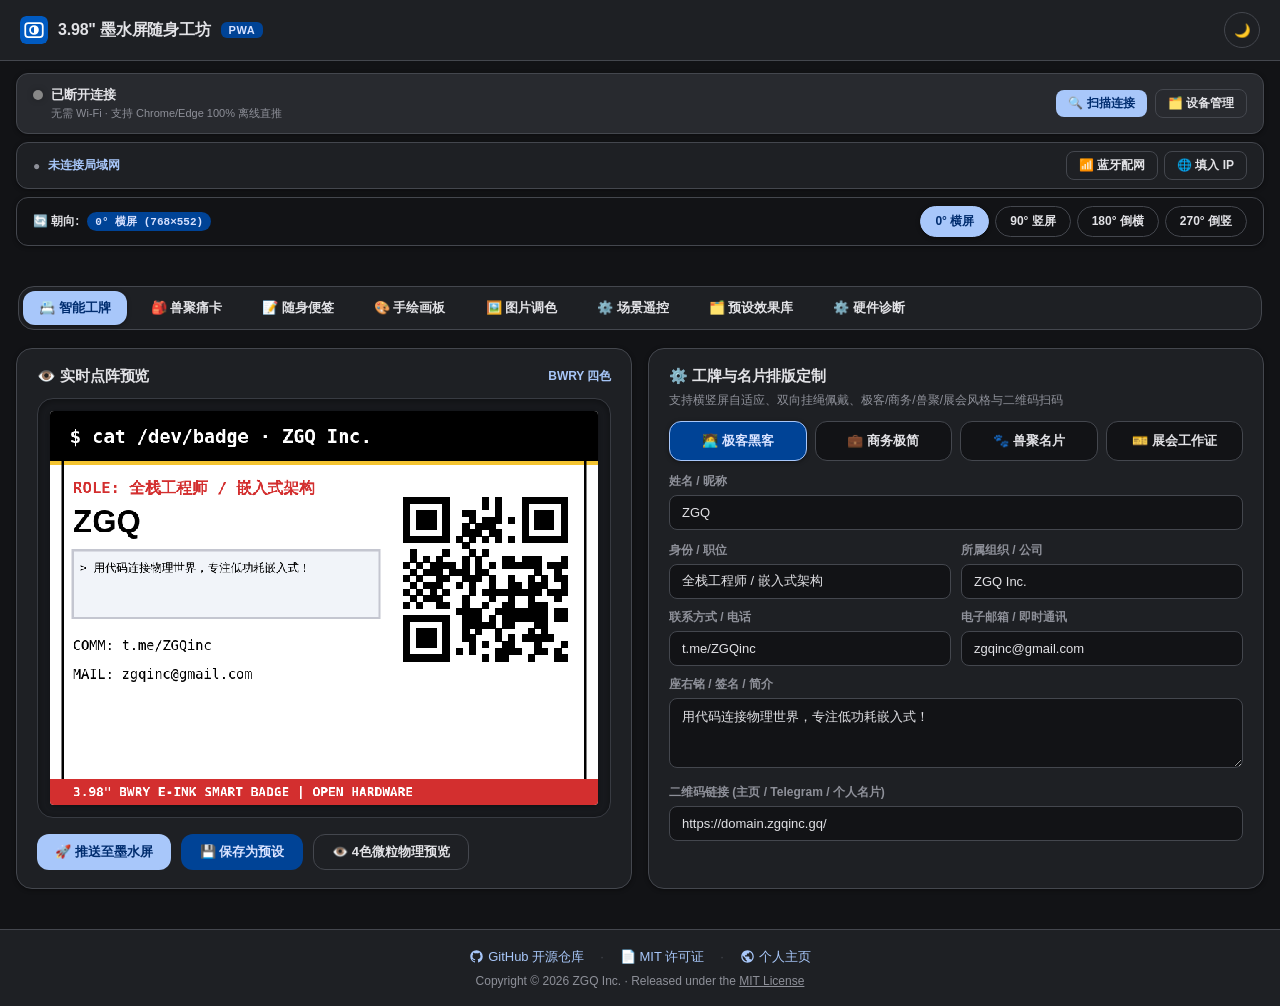
==== commit 5299e8d4: "update" ====
--- a/cf_pages/index.html
+++ b/cf_pages/index.html
@@ -12,7 +12,7 @@
   <meta name="apple-mobile-web-app-title" content="墨水屏工坊">
   <meta name="description" content="专为 3.98 英寸四色墨水屏打造的蓝牙与局域网双模独立控制端 PWA。">
 
-  <!-- Modular Stylesheets (Material Web 3.0 Tokens) -->
+  <!-- Material Web 3.0 Tokens -->
   <link rel="stylesheet" href="./css/theme.css?v=2.5">
   <link rel="stylesheet" href="./css/layout.css?v=2.5">
   <link rel="stylesheet" href="./css/components.css?v=2.5">
@@ -93,7 +93,7 @@
     <div class="tab-scroll-container">
       <nav class="tab-nav">
         <button class="tab-btn active" data-tab="badge">📇 智能工牌</button>
-        <button class="tab-btn" data-tab="itabag">🎒 痛卡立绘</button>
+        <button class="tab-btn" data-tab="itabag">🎒 兽聚痛卡</button>
         <button class="tab-btn" data-tab="memo">📝 随身便签</button>
         <button class="tab-btn" data-tab="paint">🎨 手绘画板</button>
         <button class="tab-btn" data-tab="image">🖼️ 图片调色</button>
@@ -302,8 +302,8 @@
           <div class="form-group">
             <label class="form-label">待办事项（每行一项，自动生成复选框）</label>
             <textarea id="memoItems" class="m3-textarea memo-input" style="min-height:140px;">出门记得带钥匙和工牌
-晚上 8 点智能门禁固件升级
-给痛包充好电备战周末漫展</textarea>
+晚上 8 点 HA 系统升级
+给痛卡充好电备战周末兽聚</textarea>
           </div>
           <div class="form-group">
             <label class="form-label">底部便签提示语</label>
@@ -329,7 +329,7 @@
 
         <!-- Palette & Tools Toolbar -->
         <div class="palette-box">
-          <div class="palette-group-title">纯色基础墨水 (Pure Inks) & 取色器:</div>
+          <div class="palette-group-title">纯色基础墨水 & 取色器:</div>
           <div class="swatch-row">
             <span class="color-swatch swatch-item active" style="background-color:#000000;" data-color="#000000" title="纯黑"></span>
             <span class="color-swatch swatch-item" style="background-color:#ffffff; border-color:#888;" data-color="#ffffff" title="纯白"></span>
@@ -356,7 +356,7 @@
             </div>
           </div>
 
-          <div class="palette-group-title" style="margin-top:10px;">10 种物理微粒混色与精选灰阶 (Mixed BWRY):</div>
+          <div class="palette-group-title" style="margin-top:10px;">10 种物理微粒混色与精选灰阶:</div>
           <div class="swatch-row">
             <span class="color-swatch swatch-item" style="background-color:#ff8c00;" data-color="#ff8c00" title="亮橙 (红+黄混色)"></span>
             <span class="color-swatch swatch-item" style="background-color:#ff9999;" data-color="#ff9999" title="浅粉 (红+白混色)"></span>
@@ -687,7 +687,7 @@
         </div>
       </div>
 
-      <!-- 4. ⚙️ 系统硬件指标与实时底层诊断 (18项完整指标) -->
+      <!-- 4. ⚙️ 系统硬件指标与实时底层诊断 -->
       <div class="m3-card" style="margin-bottom:14px;">
         <div style="display:flex; justify-content:space-between; align-items:center; margin-bottom:12px;">
           <h3 style="margin:0; font-size:15px; font-weight:700;">⚙️ 系统硬件指标与实时底层诊断</h3>
@@ -696,12 +696,12 @@
         <table class="diag-table">
           <tbody>
             <tr><td>主控芯片架构 (SoC)</td><td id="diagChip">ESP32-C3 RISC-V 160MHz, Rev v0.4</td></tr>
-            <tr><td>物理网卡 MAC 地址</td><td id="diagMac" style="font-family:monospace;">--:--:--:--:--:--</td></tr>
+            <tr><td>MAC 地址</td><td id="diagMac" style="font-family:monospace;">--:--:--:--:--:--</td></tr>
             <tr><td>Wi-Fi 信号强度 (RSSI)</td><td id="diagRssi">-- dBm</td></tr>
             <tr><td>当前局域网 IP / 域名</td><td id="diagIp">http://&lt;DEVICE_IP&gt; / http://epd-display.local</td></tr>
-            <tr><td>系统连续运行时间 (Uptime)</td><td id="diagUptime">--</td></tr>
-            <tr><td>北京时间 (阿里云 NTP)</td><td id="diagNtpTime">--</td></tr>
-            <tr><td>实时可用堆内存 (SRAM)</td><td id="diagHeap">--</td></tr>
+            <tr><td>系统连续运行时间</td><td id="diagUptime">--</td></tr>
+            <tr><td>NTP 时间 (UTC+8)</td><td id="diagNtpTime">--</td></tr>
+            <tr><td>可用堆内存 (SRAM)</td><td id="diagHeap">--</td></tr>
             <tr><td>SPI Flash 闪存规格</td><td id="diagFlash">4 MB (4,194,304 字节，DIO 40MHz)</td></tr>
             <tr><td>内部存储分区 (storage)</td><td id="diagStorage">总量 1632 KB · 剩余可用约 1632 KB</td></tr>
             <tr><td>参数配置分区 (nvs)</td><td id="diagNvs">总量 24 KB · 剩余可用约 18 KB</td></tr>
@@ -711,6 +711,10 @@
             <tr><td>无线通信工作模式</td><td id="diagWirelessMode">智能自动 (Auto)</td></tr>
             <tr><td>蓝牙 BLE 5.0 运行状态</td><td id="diagBleStatus">广播中 (ADV · EPD-Smart-Display)</td></tr>
             <tr><td>已连接蓝牙客户端数</td><td id="diagBleClients">0 台客户端在线</td></tr>
+            <tr><td>WebBLE 传输 MTU 规格</td><td id="diagBleMtu">247 字节 (GATT Data Payload: 240B, 极速直推)</td></tr>
+            <tr><td>GATT 自定义服务 UUID</td><td id="diagBleService">0x00FF (RX: 0xFF01 Write / TX: 0xFF02 Notify)</td></tr>
+            <tr><td>WebBLE 双模物理链路</td><td id="diagBleConnLink">待机就绪 (等待 WebBLE 主机连接)</td></tr>
+            <tr><td>BLE 射频功率与协议层</td><td id="diagBlePower">+9 dBm · BLE 5.0 PHY 1Mbps / 2Mbps</td></tr>
             <tr><td>屏显 Debug 叠加条状态</td><td id="diagDebugOverlay">已关闭</td></tr>
             <tr><td>电池状态与电量预警</td><td id="diagBattery">供电正常 (USB 5V / 3.3V LDO)</td></tr>
             <tr><td>最近系统复位原因</td><td id="diagResetReason">Power-on / Normal</td></tr>
--- a/cf_pages/css/layout.css
+++ b/cf_pages/css/layout.css
@@ -49,7 +49,6 @@
 /* 
  * 2. Top Connectivity & Status Bar Cards
  *  */
-/* Primary Connection Card (WebBLE) */
 .conn-banner,
 .ble-banner {
   background: var(--md-sys-color-surface-container-high);
@@ -122,7 +121,7 @@
   flex-wrap: wrap;
 }
 
-/* Secondary Connection Bar (LAN / Wi-Fi Air Provisioning) */
+/* Secondary Connection Bar */
 .network-sub-bar {
   margin: 0 16px 8px 16px;
   padding: 8px 16px;
@@ -291,7 +290,7 @@
   opacity: 1;
 }
 
-/* Tab Bar Base (Desktop / Tablet top bar) */
+/* Tab Bar Base */
 .tab-nav {
   display: inline-flex;
   gap: 8px;
@@ -442,7 +441,7 @@
 }
 
 /* 
- * 6. Responsive Mobile Navigation (Bottom Fixed Sliding Bar)
+ * 6. Responsive Mobile Navigation
  *  */
 @media (max-width: 640px) {
   header {
--- a/cf_pages/css/components.css
+++ b/cf_pages/css/components.css
@@ -5,7 +5,7 @@
  */
 
 /* 
- * 1. Cards (M3 Elevated & Filled Surface Containers)
+ * 1. Cards
  *  */
 .m3-card,
 .pwa-card {
@@ -40,7 +40,7 @@
 }
 
 /* 
- * 2. Buttons (Tactile Touch Feedback & M3 Variants)
+ * 2. Buttons
  *  */
 .m3-btn,
 .btn {
@@ -75,7 +75,6 @@
   filter: brightness(0.95);
 }
 
-/* Button Variants */
 .m3-btn.outlined,
 .btn-outlined {
   background: transparent;
@@ -157,7 +156,7 @@
 }
 
 /* 
- * 3. Chips & Chip Groups (M3 Selection Chips)
+ * 3. Chips & Chip Groups
  *  */
 .chip-group {
   display: flex;
@@ -269,7 +268,6 @@
   min-height: 70px;
 }
 
-/* Range Sliders */
 input[type="range"] {
   width: 100%;
   height: 6px;
@@ -374,7 +372,7 @@
 }
 
 /* 
- * 6. Modal Dialogs (Full Compatibility: Overlay & Backdrop)
+ * 6. Modal Dialogs
  *  */
 .modal-overlay,
 .modal-backdrop {
--- a/cf_pages/css/studios.css
+++ b/cf_pages/css/studios.css
@@ -179,7 +179,6 @@
   color: var(--md-sys-color-primary);
 }
 
-/* Ita-Bag Simulated Acrylic Frame */
 .itabag-preview-frame {
   position: relative;
   border-radius: var(--radius-lg);
@@ -214,7 +213,7 @@
 }
 
 /* 
- * 4. Tab 4: Paint Studio (4-Color BWRY & Mixed Swatches)
+ * 4. Tab 4: Paint Studio
  *  */
 .palette-bar {
   display: flex;
@@ -242,7 +241,7 @@
 }
 
 /* 
- * 5. Tab 5: Image Lab (9 Dithering Algorithms & Sliders)
+ * 5. Tab 5: Image Lab
  *  */
 .lab-slider-grid {
   display: grid;
@@ -260,7 +259,6 @@
 /* 
  * 6. Tab 6: Scenes & Hardware Remote Controls
  *  */
-/* 5 Physical Clear Buttons */
 .clear-buttons-grid {
   display: grid;
   grid-template-columns: repeat(5, 1fr);
@@ -328,7 +326,6 @@
   border-color: #b71c1c;
 }
 
-/* 12 Mode Switcher Cards */
 .mode-switcher-grid {
   display: grid;
   grid-template-columns: repeat(auto-fill, minmax(130px, 1fr));
@@ -377,7 +374,6 @@
   border-color: var(--md-sys-color-primary);
 }
 
-/* 4 RF Mode Switchers */
 .rf-mode-grid {
   display: grid;
   grid-template-columns: repeat(4, 1fr);
@@ -426,7 +422,6 @@
   border-color: var(--md-sys-color-primary);
 }
 
-/* BIN Export & Import */
 .bin-tools-row {
   display: flex;
   gap: 10px;
@@ -437,7 +432,6 @@
   flex: 1;
 }
 
-/* Dynamic Scene Mode Chips (18 full scenes) */
 .scene-mode-chips {
   display: grid;
   grid-template-columns: repeat(auto-fill, minmax(130px, 1fr));
@@ -500,7 +494,6 @@
   opacity: 0.85;
 }
 
-/* Dynamic Scene Form */
 .scene-form {
   display: flex;
   flex-direction: column;
@@ -607,7 +600,6 @@
   flex-wrap: wrap;
 }
 
-/* Diag Table */
 .diag-table {
   width: 100%;
   border-collapse: collapse;
@@ -633,7 +625,6 @@
   color: var(--md-sys-color-on-surface);
 }
 
-/* Universal Grid */
 .grid-2col {
   display: grid;
   grid-template-columns: 1fr 1fr;
@@ -647,7 +638,7 @@
 }
 
 /* 
- * 10. Image Lab Interactive Transform Selector Box & Mobile Adaptations
+ * 9. Image Lab Interactive Transform Selector Box & Mobile Adaptations
  *  */
 .canvas-interactive-wrapper {
   position: relative;
@@ -690,7 +681,6 @@
   transition: transform 0.1s, background-color 0.1s, border-color 0.1s;
 }
 
-/* Touch hit-area expansion for mobile */
 .select-handle::after {
   content: '';
   position: absolute;
@@ -707,13 +697,11 @@
   border-color: #0b57d0;
 }
 
-/* Corner Handles */
 .select-handle.handle-tl { top: 0; left: 0; cursor: nwse-resize; }
 .select-handle.handle-tr { top: 0; left: 100%; cursor: nesw-resize; }
 .select-handle.handle-br { top: 100%; left: 100%; cursor: nwse-resize; }
 .select-handle.handle-bl { top: 100%; left: 0; cursor: nesw-resize; }
 
-/* Edge Midpoint Handles */
 .select-handle.handle-tc { top: 0; left: 50%; cursor: ns-resize; }
 .select-handle.handle-bc { top: 100%; left: 50%; cursor: ns-resize; }
 .select-handle.handle-ml { top: 50%; left: 0; cursor: ew-resize; }
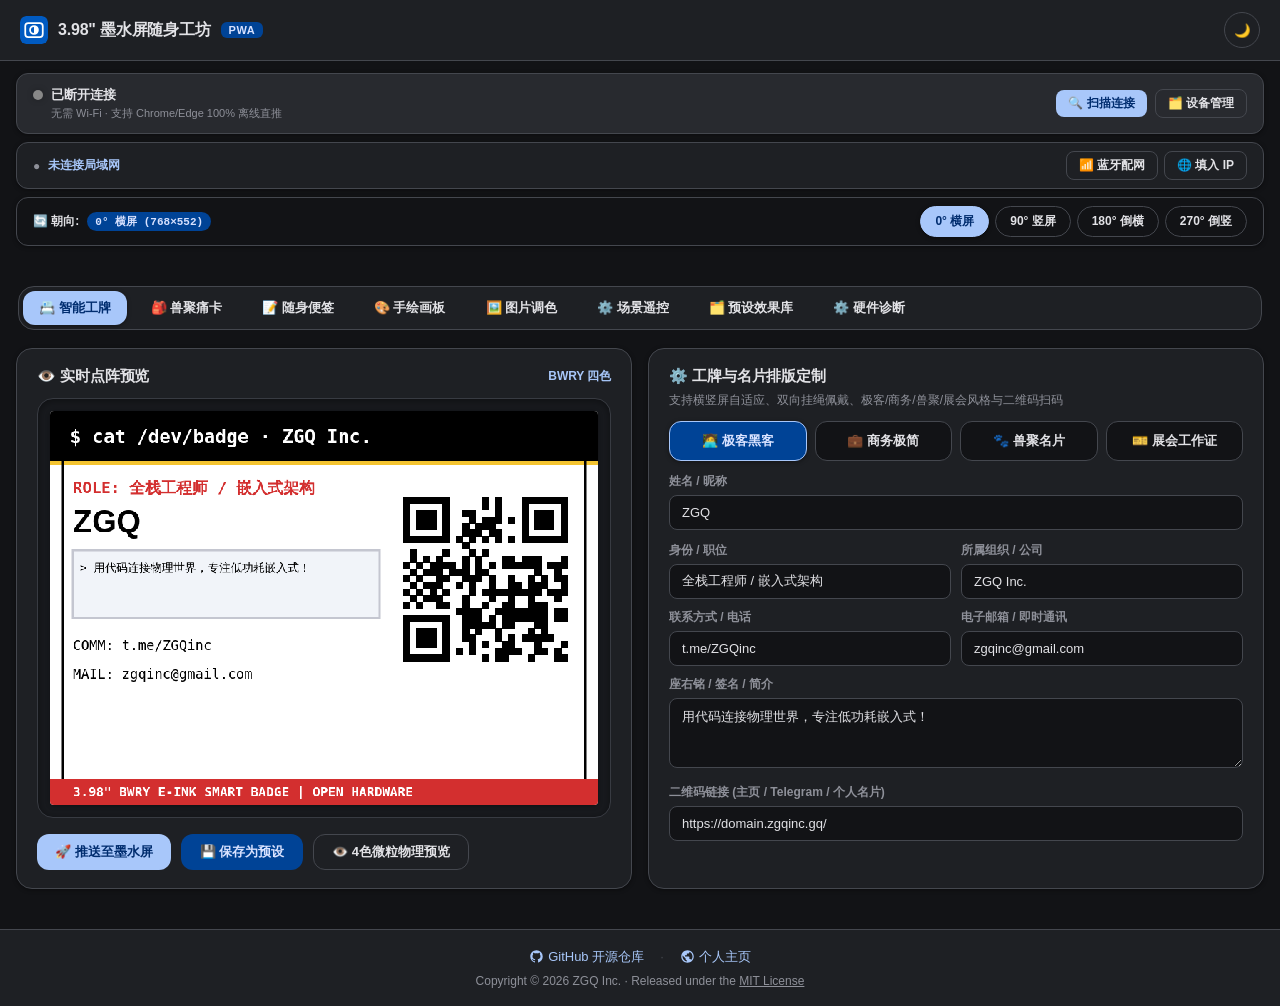
==== commit 77130cfc: "update" ====
--- a/cf_pages/index.html
+++ b/cf_pages/index.html
@@ -631,6 +631,25 @@
      * TAB 8: ⚙️ 硬件诊断与 ESP32-C3 运行状态
      *  -->
     <div class="tab-pane" id="tab-system">
+      <!-- 0. 墨水屏硬件规格版本 (A0 / A1 扫描走线切换) -->
+      <div class="m3-card" style="margin-bottom:14px;">
+        <div style="display:flex; justify-content:space-between; align-items:center;">
+          <div>
+            <div style="display:flex; align-items:center; gap:8px;">
+              <h3 style="margin:0; font-size:15px; font-weight:700;">🖥️ 墨水屏硬件规格版本 (A0 / A1 扫描走线)</h3>
+              <span id="panelVersionBadge" style="font-size:11px; padding:2px 8px; border-radius:10px; background:var(--md-sys-color-primary-container); color:var(--md-sys-color-on-primary-container); font-weight:700;">A0 走线 (默认)</span>
+            </div>
+            <p style="color:var(--md-sys-color-on-surface-variant); font-size:12px; margin:4px 0 0 0;">
+              适配华为保护壳拆机屏幕的不同物理批次走线。若屏幕画面出现隔行错位条纹或撕裂，一键切换此项即可立即校正并保存到单片机 NVS
+            </p>
+          </div>
+          <div style="display:flex; align-items:center; gap:8px;">
+            <button class="m3-btn small panel-opt-btn" id="opt-panel-a0" onclick="UI.setPanelVersion('A0')">A0 走线 (默认)</button>
+            <button class="m3-btn small tonal panel-opt-btn" id="opt-panel-a1" onclick="UI.setPanelVersion('A1')">A1 走线</button>
+          </div>
+        </div>
+      </div>
+
       <!-- 1. 屏显 Debug 叠加条卡片 -->
       <div class="m3-card" style="margin-bottom:14px;">
         <div style="display:flex; justify-content:space-between; align-items:center;">
@@ -703,26 +722,27 @@
             <tr><td>NTP 时间 (UTC+8)</td><td id="diagNtpTime">--</td></tr>
             <tr><td>可用堆内存 (SRAM)</td><td id="diagHeap">--</td></tr>
             <tr><td>SPI Flash 闪存规格</td><td id="diagFlash">4 MB (4,194,304 字节，DIO 40MHz)</td></tr>
-            <tr><td>内部存储分区 (storage)</td><td id="diagStorage">总量 1632 KB · 剩余可用约 1632 KB</td></tr>
-            <tr><td>参数配置分区 (nvs)</td><td id="diagNvs">总量 24 KB · 剩余可用约 18 KB</td></tr>
+            <tr><td>内部存储分区 (storage)</td><td id="diagStorage">总量 1632 KB · 剩余可用约 - KB</td></tr>
+            <tr><td>参数配置分区 (nvs)</td><td id="diagNvs">总量 24 KB · 剩余可用约 - KB</td></tr>
             <tr><td>墨水屏硬件与控制器</td><td id="diagPanel">SE0398NZ07-FNG-A0/A1 (4-Color BWRY 768×552)</td></tr>
+            <tr><td>屏幕物理扫描走线版本</td><td id="diagPanelVersion">--</td></tr>
             <tr><td>硬件接口总线</td><td id="diagBus">Hardware SPI 8MHz (SCK=4, MOSI=6, CS=7, DC=1, RST=2, BUSY=10)</td></tr>
             <tr><td>中文字库方案</td><td id="diagFont">Flash MMU 零内存占用标准点阵中文字库 (7445字)</td></tr>
-            <tr><td>无线通信工作模式</td><td id="diagWirelessMode">智能自动 (Auto)</td></tr>
-            <tr><td>蓝牙 BLE 5.0 运行状态</td><td id="diagBleStatus">广播中 (ADV · EPD-Smart-Display)</td></tr>
-            <tr><td>已连接蓝牙客户端数</td><td id="diagBleClients">0 台客户端在线</td></tr>
+            <tr><td>无线通信工作模式</td><td id="diagWirelessMode">--</td></tr>
+            <tr><td>蓝牙 BLE 5.0 运行状态</td><td id="diagBleStatus">--</td></tr>
+            <tr><td>已连接蓝牙客户端数</td><td id="diagBleClients">- 台客户端在线</td></tr>
             <tr><td>WebBLE 传输 MTU 规格</td><td id="diagBleMtu">247 字节 (GATT Data Payload: 240B, 极速直推)</td></tr>
             <tr><td>GATT 自定义服务 UUID</td><td id="diagBleService">0x00FF (RX: 0xFF01 Write / TX: 0xFF02 Notify)</td></tr>
-            <tr><td>WebBLE 双模物理链路</td><td id="diagBleConnLink">待机就绪 (等待 WebBLE 主机连接)</td></tr>
+            <tr><td>WebBLE 双模物理链路</td><td id="diagBleConnLink">--</td></tr>
             <tr><td>BLE 射频功率与协议层</td><td id="diagBlePower">+9 dBm · BLE 5.0 PHY 1Mbps / 2Mbps</td></tr>
             <tr><td>屏显 Debug 叠加条状态</td><td id="diagDebugOverlay">已关闭</td></tr>
-            <tr><td>电池状态与电量预警</td><td id="diagBattery">供电正常 (USB 5V / 3.3V LDO)</td></tr>
-            <tr><td>最近系统复位原因</td><td id="diagResetReason">Power-on / Normal</td></tr>
+            <tr><td>电池状态与电量预警</td><td id="diagBattery">-- (USB 5V / 3.3V LDO)</td></tr>
+            <tr><td>最近系统复位原因</td><td id="diagResetReason">--</td></tr>
           </tbody>
         </table>
         <div style="display:flex; gap:10px; margin-top:16px;">
           <button class="m3-btn danger small" onclick="UI.rebootDevice()">软重启设备</button>
-          <button class="m3-btn outlined small" onclick="UI.factoryReset()">恢复出厂设置 (清空WiFi)</button>
+          <button class="m3-btn outlined small" onclick="UI.factoryReset()">恢复出厂设置 (清空 storage & nvs 分区)</button>
         </div>
       </div>
 
@@ -956,10 +976,6 @@
       <a href="https://github.com/ZGQ-inc/3.98-epd" target="_blank" rel="noopener noreferrer">
         <svg width="15" height="15" viewBox="0 0 24 24" fill="currentColor" style="vertical-align:-2px;"><path d="M12 2C6.477 2 2 6.477 2 12c0 4.42 2.87 8.17 6.84 9.5.5.08.66-.23.66-.5v-1.69c-2.77.6-3.36-1.34-3.36-1.34-.46-1.16-1.11-1.47-1.11-1.47-.91-.62.07-.6.07-.6 1 .07 1.53 1.03 1.53 1.03.87 1.52 2.34 1.07 2.91.83.1-.65.35-1.09.63-1.34-2.22-.25-4.55-1.11-4.55-4.92 0-1.11.38-2 1.03-2.71-.1-.25-.45-1.29.1-2.64 0 0 .84-.27 2.75 1.02.79-.22 1.65-.33 2.5-.33.85 0 1.71.11 2.5.33 1.91-1.29 2.75-1.02 2.75-1.02.55 1.35.2 2.39.1 2.64.65.71 1.03 1.6 1.03 2.71 0 3.82-2.34 4.66-4.57 4.91.36.31.69.92.69 1.85V21c0 .27.16.59.67.5C19.14 20.16 22 16.42 22 12A10 10 0 0 0 12 2z"/></svg>
         GitHub 开源仓库
-      </a>
-      <span class="footer-sep">·</span>
-      <a href="https://github.com/ZGQ-inc/3.98-epd/blob/main/LICENSE" target="_blank" rel="noopener noreferrer">
-        📄 MIT 许可证
       </a>
       <span class="footer-sep">·</span>
       <a href="https://domain.zgqinc.gq/" target="_blank" rel="noopener noreferrer">
